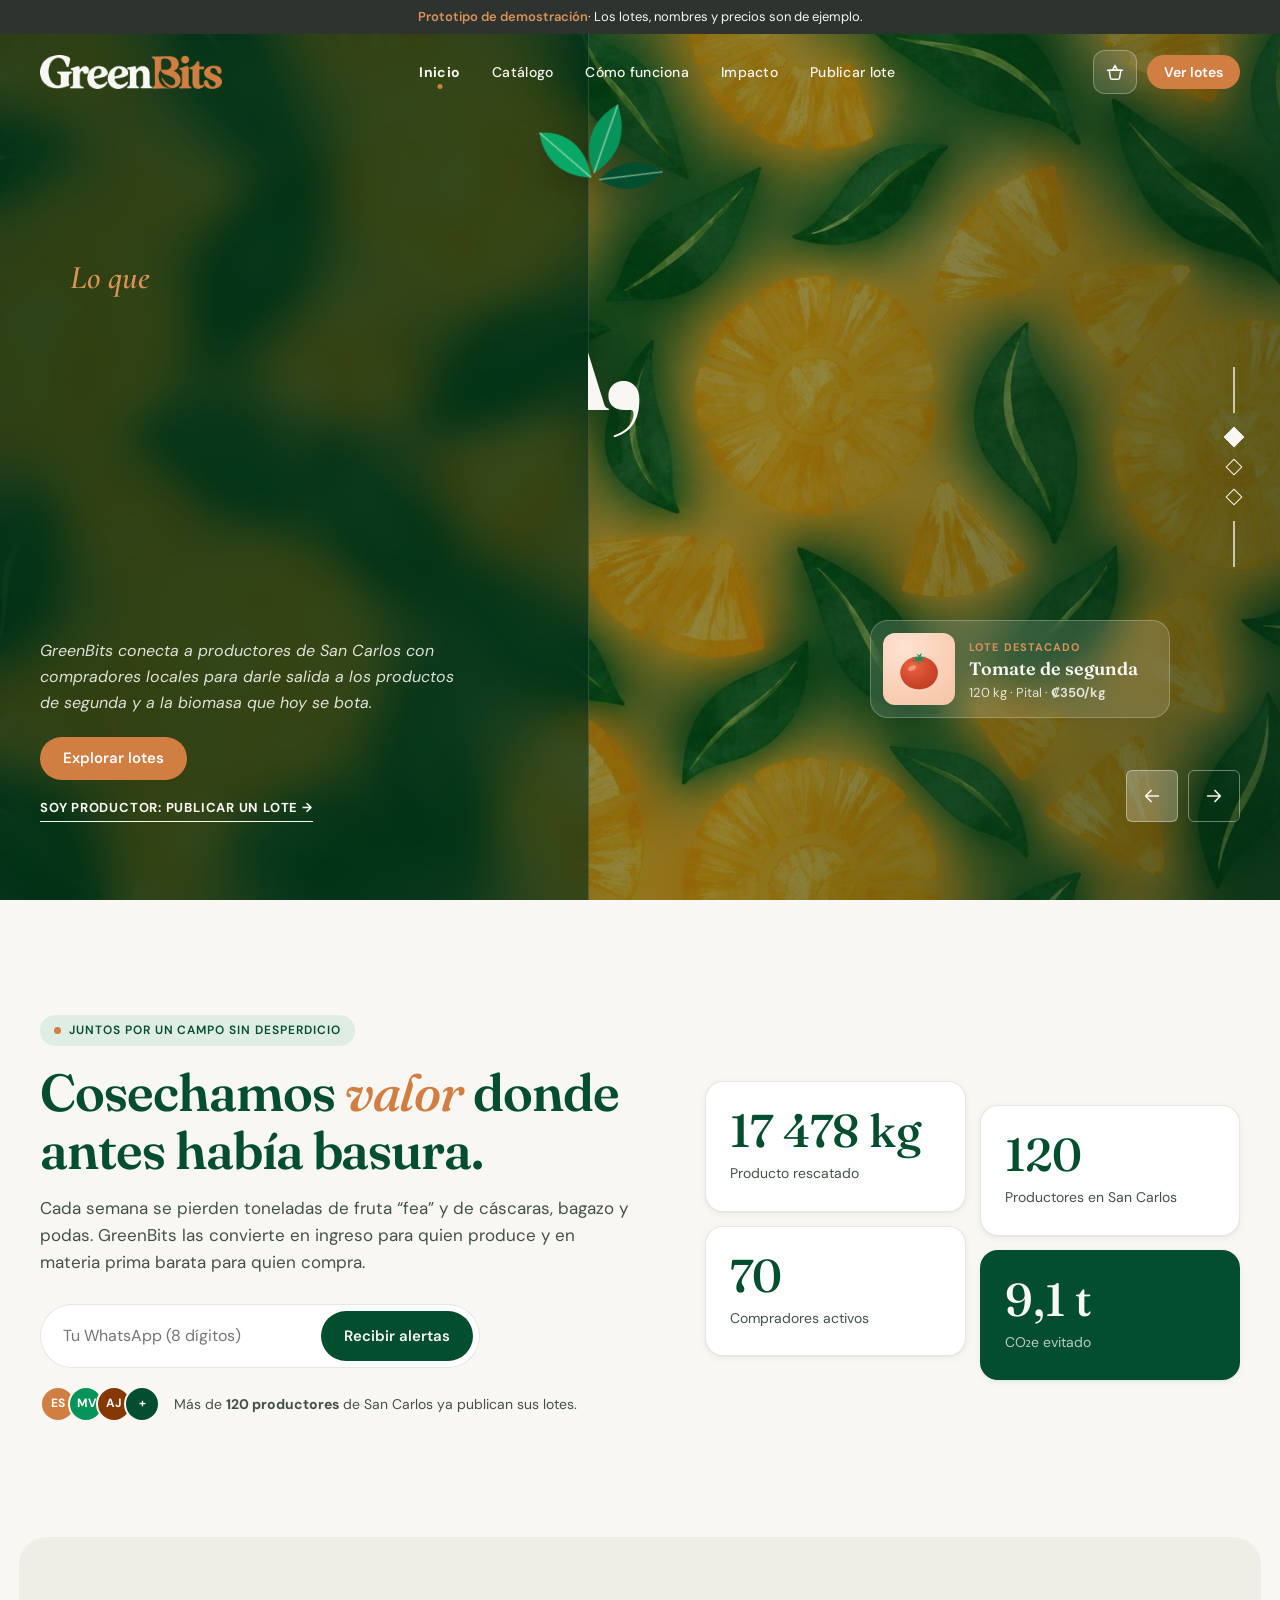
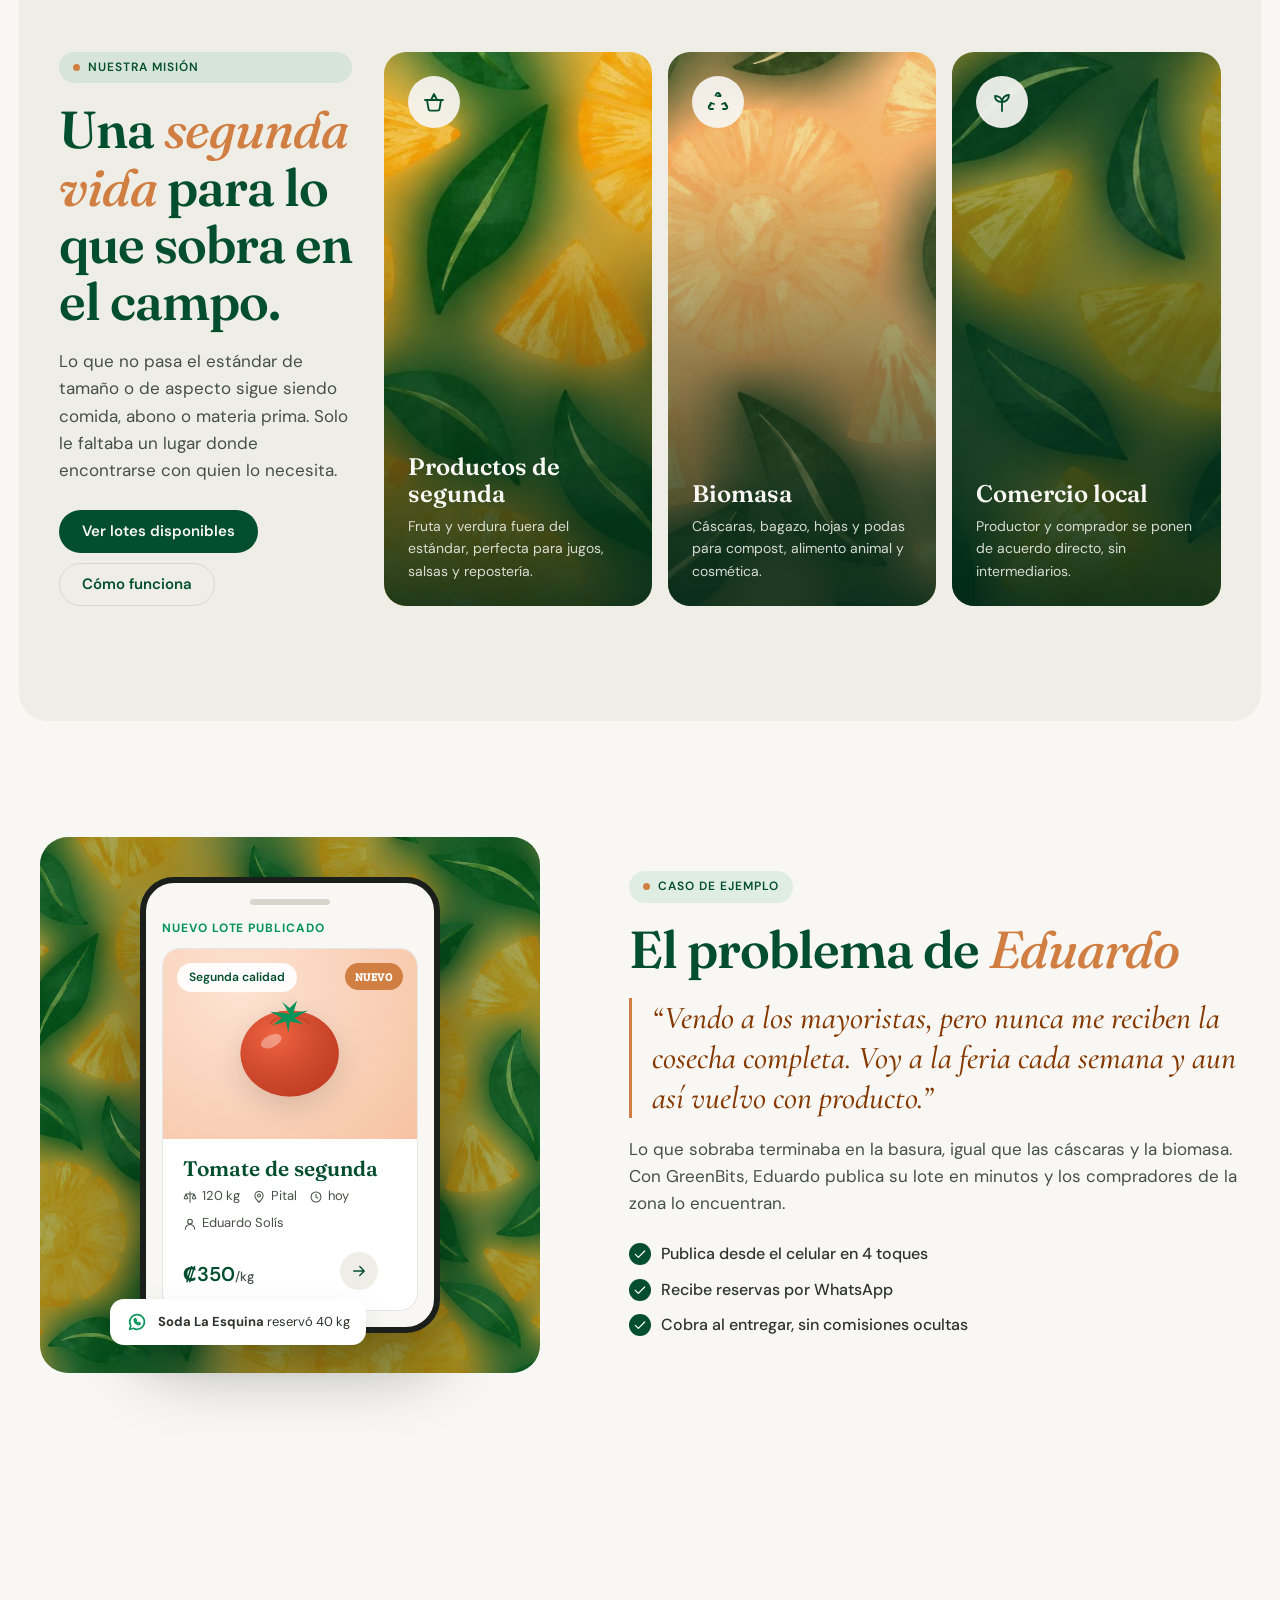
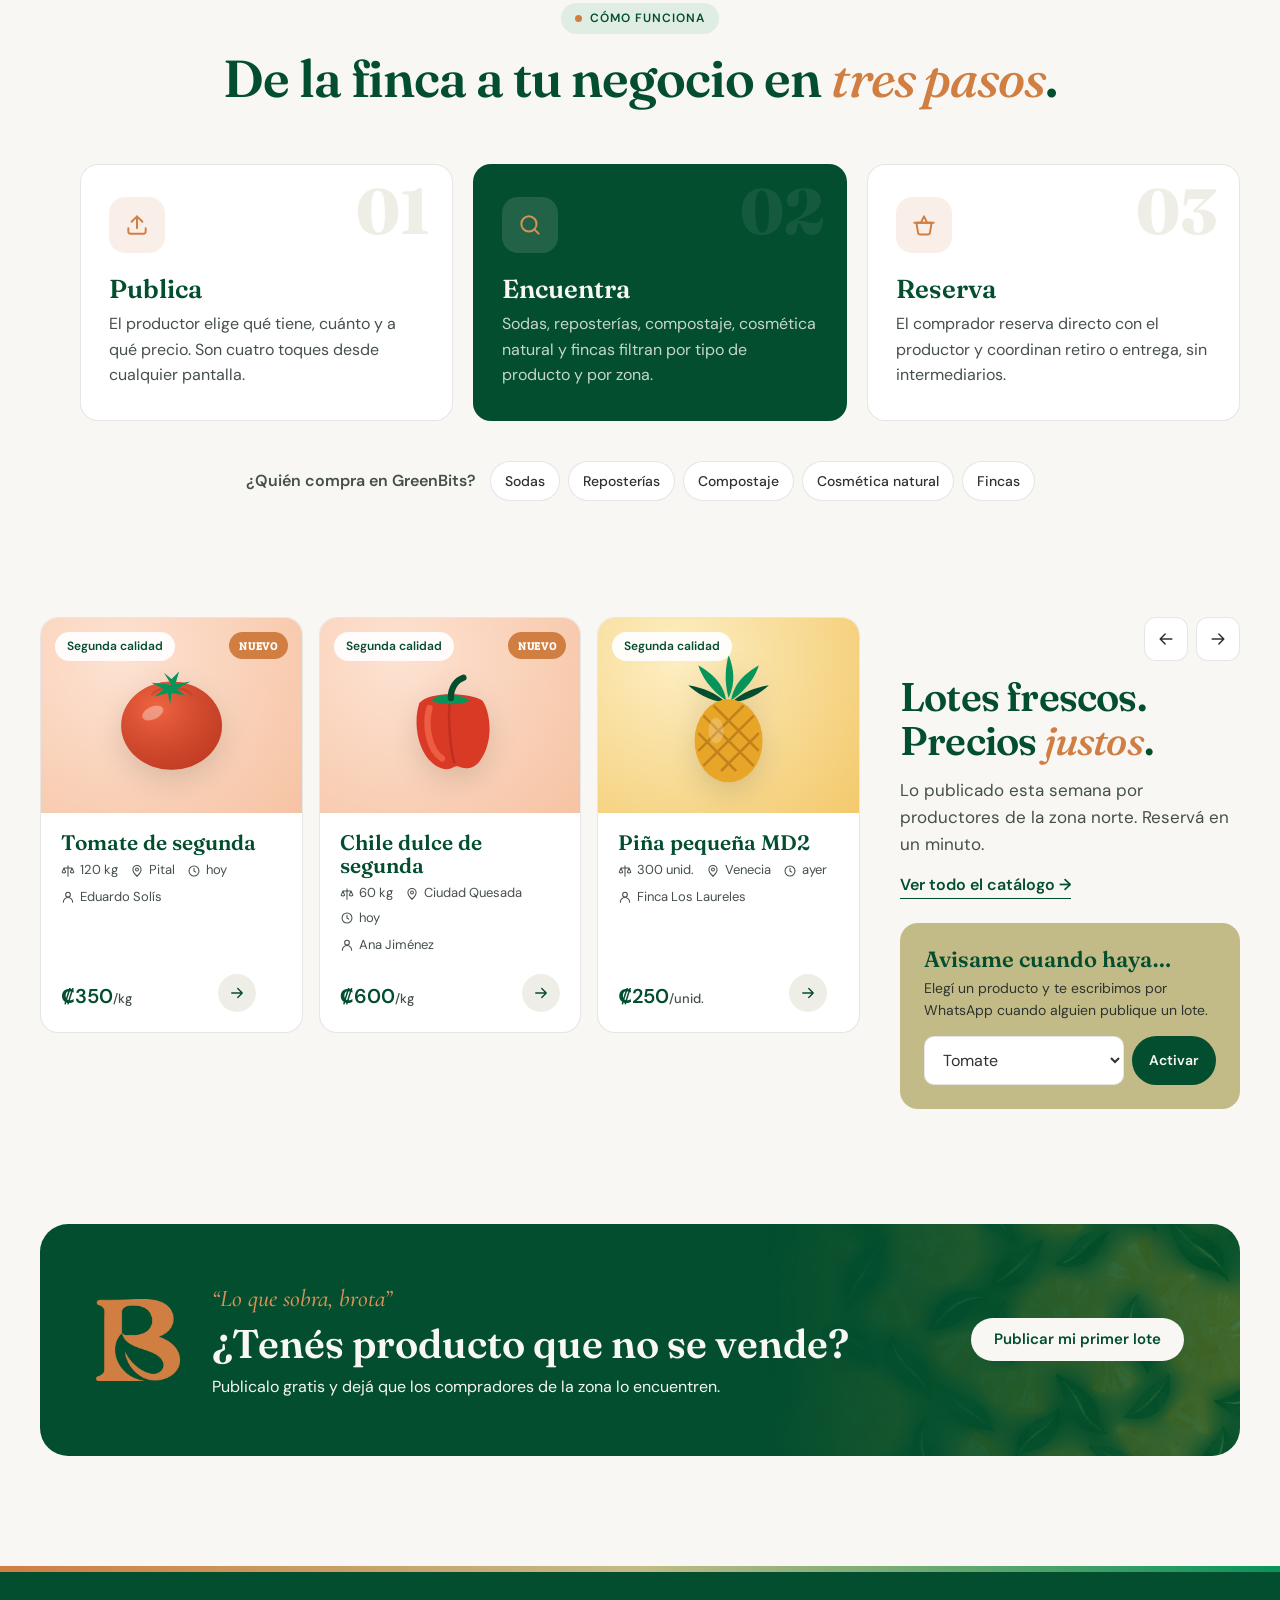
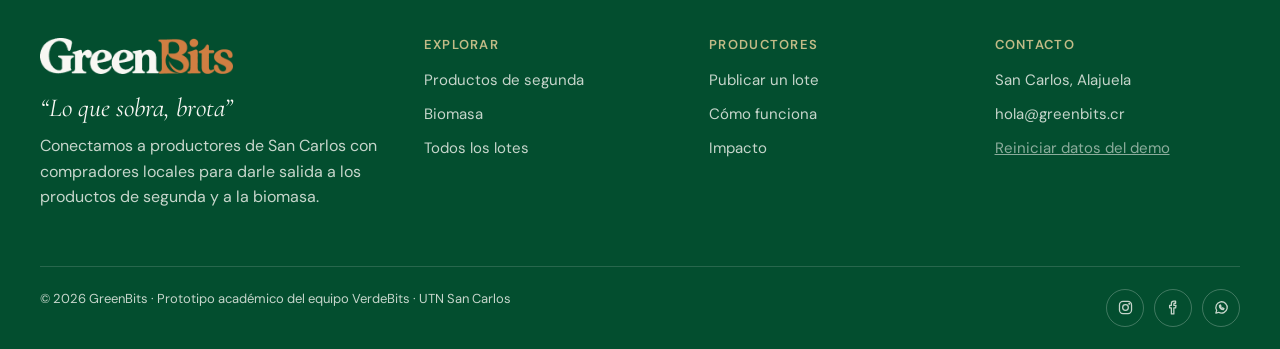
==== index.html @ 2248e4ec "feat: First version of GreenBits" ====
<!DOCTYPE html>
<html lang="es">
<head>
  <meta charset="UTF-8">
  <meta name="viewport" content="width=device-width, initial-scale=1.0">
  <title>GreenBits · Lo que sobra, brota</title>
  <meta name="description" content="GreenBits conecta a productores de San Carlos con compradores locales para darle salida a los productos de segunda y a la biomasa.">
  <link rel="icon" href="assets/img/favicon.png">

  <!-- Brand fonts: Fraunces (titles), DM Sans (UI), Cormorant Garamond (slogan), Bree Serif (badges) -->
  <link rel="preconnect" href="https://fonts.googleapis.com">
  <link rel="preconnect" href="https://fonts.gstatic.com" crossorigin>
  <link href="https://fonts.googleapis.com/css2?family=Bree+Serif&family=Cormorant+Garamond:ital,wght@0,500;1,500;1,600&family=DM+Sans:opsz,wght@9..40,400;9..40,500;9..40,600;9..40,700&family=Fraunces:ital,opsz,wght@0,9..144,500;0,9..144,600;0,9..144,800;0,9..144,900;1,9..144,500&display=swap" rel="stylesheet">

  <link rel="stylesheet" href="assets/css/base.css">
  <link rel="stylesheet" href="assets/css/components.css">
  <link rel="stylesheet" href="assets/css/pages/home.css">
</head>
<body data-page="home">

  <!-- Shared navbar is injected here by layout.js -->
  <div data-layout="header" data-variant="transparent"></div>

  <main>
    <!-- =============================================================
         HERO — split layout: blurred panel on the left, big title
         whose letters "cut through" the panel to show the pattern.
         Slides are defined in assets/js/pages/home.js
         ============================================================= -->
    <section class="hero" aria-roledescription="carrusel" aria-label="Presentación">
      <div class="hero__bg" aria-hidden="true"></div>
      <div class="hero__panel" aria-hidden="true"></div>
      <div class="hero__leaves" aria-hidden="true">
        <svg viewBox="0 0 160 160"><g fill="#07945a"><path d="M80 80c-6-30 8-56 40-66 4 34-12 56-40 66Z"/><path d="M76 84c-28-6-46-28-44-58 30 4 46 28 44 58Z" fill="#0aa866"/><path d="M84 88c22-16 52-14 68 6-24 16-50 14-68-6Z" fill="#034e2f"/></g><path d="M80 80 120 14M76 84 32 26M84 88l68 6" stroke="#cfe8c8" stroke-width="1.6" opacity=".6"/></svg>
      </div>

      <!-- Title rendered twice: pattern-filled (left of split) + solid (right of split) -->
      <div class="hero__title-wrap" aria-hidden="true" data-hero-title>
        <div class="hero__layer hero__layer--fill">
          <p class="hero__kicker" data-hero-kicker>Lo que</p>
          <div class="hero__title"><span data-hero-l1>SOBRA,</span><span data-hero-l2>BROTA.</span></div>
        </div>
        <div class="hero__layer hero__layer--solid">
          <p class="hero__kicker" data-hero-kicker>Lo que</p>
          <div class="hero__title"><span data-hero-l1>SOBRA,</span><span data-hero-l2>BROTA.</span></div>
        </div>
      </div>
      <h1 class="visually-hidden" data-hero-a11y>Lo que sobra, brota</h1>

      <div class="hero__content container">
        <p class="hero__text" data-hero-text>
          GreenBits conecta a productores de San Carlos con compradores locales para darle salida
          a los productos de segunda y a la biomasa que hoy se bota.
        </p>
        <div class="hero__ctas">
          <a class="btn btn--accent" href="catalogo.html" data-hero-cta>Explorar lotes</a>
          <a class="hero__link" href="publicar.html">Soy productor: publicar un lote →</a>
        </div>
      </div>

      <!-- Featured lot floating card (changes with each slide) -->
      <button class="hero__card" type="button" data-hero-card aria-label="Ver lote destacado"></button>

      <!-- Slide controls -->
      <div class="hero__dots" role="tablist" aria-label="Diapositivas" data-hero-dots></div>
      <div class="hero__arrows">
        <button class="hero__arrow" type="button" data-hero-prev aria-label="Anterior"></button>
        <button class="hero__arrow hero__arrow--next" type="button" data-hero-next aria-label="Siguiente"></button>
      </div>
    </section>

    <!-- =============================================================
         INTRO + IMPACT NUMBERS
         ============================================================= -->
    <section class="section intro" id="impacto">
      <div class="container intro__grid">
        <div class="reveal">
          <span class="eyebrow">Juntos por un campo sin desperdicio</span>
          <h2 class="section-title">Cosechamos <em>valor</em> donde antes había basura.</h2>
          <p class="section-lead">
            Cada semana se pierden toneladas de fruta “fea” y de cáscaras, bagazo y podas.
            GreenBits las convierte en ingreso para quien produce y en materia prima barata para quien compra.
          </p>
          <form class="join-form" data-join-form novalidate>
            <label class="visually-hidden" for="join-phone">Número de WhatsApp</label>
            <input class="input" id="join-phone" type="tel" placeholder="Tu WhatsApp (8 dígitos)" inputmode="numeric" maxlength="9">
            <button class="btn btn--primary" type="submit">Recibir alertas</button>
          </form>
          <div class="join-proof">
            <div class="avatars" aria-hidden="true"><span>ES</span><span>MV</span><span>AJ</span><span>+</span></div>
            <p>Más de <strong>120 productores</strong> de San Carlos ya publican sus lotes.</p>
          </div>
        </div>
        <div class="stats" data-stats></div>
      </div>
    </section>

    <!-- =============================================================
         MISSION — 3 tall image cards
         ============================================================= -->
    <section class="section mission">
      <div class="container mission__grid">
        <div class="mission__text reveal">
          <span class="eyebrow">Nuestra misión</span>
          <h2 class="section-title">Una <em>segunda vida</em> para lo que sobra en el campo.</h2>
          <p class="section-lead">Lo que no pasa el estándar de tamaño o de aspecto sigue siendo comida, abono o materia prima. Solo le faltaba un lugar donde encontrarse con quien lo necesita.</p>
          <div class="mission__actions">
            <a class="btn btn--primary" href="catalogo.html">Ver lotes disponibles</a>
            <a class="btn btn--ghost" href="#como-funciona">Cómo funciona</a>
          </div>
        </div>

        <a class="mission-card reveal" href="catalogo.html?tipo=segunda" style="--pos: 18% 30%">
          <span class="mission-card__icon"><i class="i" data-icon="basket"></i></span>
          <h3>Productos de segunda</h3>
          <p>Fruta y verdura fuera del estándar, perfecta para jugos, salsas y repostería.</p>
        </a>
        <a class="mission-card mission-card--earth reveal" href="catalogo.html?tipo=biomasa" style="--pos: 70% 60%">
          <span class="mission-card__icon"><i class="i" data-icon="recycle"></i></span>
          <h3>Biomasa</h3>
          <p>Cáscaras, bagazo, hojas y podas para compost, alimento animal y cosmética.</p>
        </a>
        <a class="mission-card mission-card--green reveal" href="#como-funciona" style="--pos: 45% 85%">
          <span class="mission-card__icon"><i class="i" data-icon="sprout"></i></span>
          <h3>Comercio local</h3>
          <p>Productor y comprador se ponen de acuerdo directo, sin intermediarios.</p>
        </a>
      </div>
    </section>

    <!-- =============================================================
         STORY — Eduardo's case (from the team's original demo)
         ============================================================= -->
    <section class="section story">
      <div class="container story__grid">
        <div class="story__visual reveal" aria-hidden="true">
          <div class="story__phone">
            <div class="story__phone-bar"><span></span></div>
            <p class="story__phone-label">Nuevo lote publicado</p>
            <div data-story-card></div>
            <div class="story__notify"><i class="i" data-icon="whatsapp"></i> <span><strong>Soda La Esquina</strong> reservó 40 kg</span></div>
          </div>
        </div>
        <div class="reveal">
          <span class="eyebrow">Caso de ejemplo</span>
          <h2 class="section-title">El problema de <em>Eduardo</em></h2>
          <p class="story__quote quote">“Vendo a los mayoristas, pero nunca me reciben la cosecha completa. Voy a la feria cada semana y aun así vuelvo con producto.”</p>
          <p class="section-lead">Lo que sobraba terminaba en la basura, igual que las cáscaras y la biomasa. Con GreenBits, Eduardo publica su lote en minutos y los compradores de la zona lo encuentran.</p>
          <ul class="story__list">
            <li><i class="i" data-icon="check"></i> Publica desde el celular en 4 toques</li>
            <li><i class="i" data-icon="check"></i> Recibe reservas por WhatsApp</li>
            <li><i class="i" data-icon="check"></i> Cobra al entregar, sin comisiones ocultas</li>
          </ul>
        </div>
      </div>
    </section>

    <!-- =============================================================
         HOW IT WORKS
         ============================================================= -->
    <section class="section how" id="como-funciona">
      <div class="container">
        <div class="how__head reveal">
          <span class="eyebrow">Cómo funciona</span>
          <h2 class="section-title">De la finca a tu negocio en <em>tres pasos</em>.</h2>
        </div>
        <ol class="how__steps">
          <li class="how-step reveal">
            <span class="how-step__num">01</span>
            <span class="how-step__icon"><i class="i" data-icon="upload"></i></span>
            <h3>Publica</h3>
            <p>El productor elige qué tiene, cuánto y a qué precio. Son cuatro toques desde cualquier pantalla.</p>
          </li>
          <li class="how-step reveal">
            <span class="how-step__num">02</span>
            <span class="how-step__icon"><i class="i" data-icon="search"></i></span>
            <h3>Encuentra</h3>
            <p>Sodas, reposterías, compostaje, cosmética natural y fincas filtran por tipo de producto y por zona.</p>
          </li>
          <li class="how-step reveal">
            <span class="how-step__num">03</span>
            <span class="how-step__icon"><i class="i" data-icon="basket"></i></span>
            <h3>Reserva</h3>
            <p>El comprador reserva directo con el productor y coordinan retiro o entrega, sin intermediarios.</p>
          </li>
        </ol>
        <div class="buyers reveal">
          <p>¿Quién compra en GreenBits?</p>
          <div class="buyers__list" data-buyers></div>
        </div>
      </div>
    </section>

    <!-- =============================================================
         FEATURED LOTS (carousel) + ALERTS BOX
         ============================================================= -->
    <section class="section featured">
      <div class="container featured__grid">
        <div class="featured__track-wrap">
          <div class="featured__track" data-featured-track></div>
        </div>
        <aside class="featured__side reveal">
          <div class="featured__arrows">
            <button class="icon-btn" type="button" data-featured-prev aria-label="Anterior"><i class="i" data-icon="arrowLeft"></i></button>
            <button class="icon-btn" type="button" data-featured-next aria-label="Siguiente"><i class="i" data-icon="arrowRight"></i></button>
          </div>
          <h2 class="section-title" style="font-size:clamp(30px,3.4vw,40px)">Lotes frescos.<br>Precios <em>justos</em>.</h2>
          <p class="section-lead">Lo publicado esta semana por productores de la zona norte. Reservá en un minuto.</p>
          <a class="featured__all" href="catalogo.html">Ver todo el catálogo →</a>

          <form class="alert-box" data-alert-form novalidate>
            <h3>Avisame cuando haya…</h3>
            <p>Elegí un producto y te escribimos por WhatsApp cuando alguien publique un lote.</p>
            <div class="alert-box__row">
              <select class="select" aria-label="Producto" data-alert-product></select>
              <button class="btn btn--primary btn--sm" type="submit">Activar</button>
            </div>
          </form>
        </aside>
      </div>
    </section>

    <!-- =============================================================
         PRODUCER CTA BAND
         ============================================================= -->
    <section class="cta-band">
      <div class="container cta-band__inner reveal">
        <img class="cta-band__mark" src="assets/img/isotipo-orange.png" alt="" aria-hidden="true">
        <div>
          <p class="cta-band__quote quote">“Lo que sobra, brota”</p>
          <h2>¿Tenés producto que no se vende?</h2>
          <p>Publicalo gratis y dejá que los compradores de la zona lo encuentren.</p>
        </div>
        <a class="btn btn--light" href="publicar.html">Publicar mi primer lote</a>
      </div>
    </section>
  </main>

  <div data-layout="footer"></div>

  <!-- Scripts: order matters (core → data → components → page → main) -->
  <script src="assets/js/core/utils.js"></script>
  <script src="assets/js/data/lots.js"></script>
  <script src="assets/js/core/store.js"></script>
  <script src="assets/js/components/illustrations.js"></script>
  <script src="assets/js/components/ui.js"></script>
  <script src="assets/js/components/lot-card.js"></script>
  <script src="assets/js/components/lot-detail.js"></script>
  <script src="assets/js/components/layout.js"></script>
  <script src="assets/js/components/reveal.js"></script>
  <script src="assets/js/pages/home.js"></script>
  <script src="assets/js/main.js"></script>
</body>
</html>
---- assets/css/base.css ----
/* ==========================================================================
   GreenBits — Base styles
   Design tokens (brand palette + typography), reset and small utilities.
   Every other stylesheet relies on the variables defined here.
   ========================================================================== */

:root {
  /* ---- Brand palette (from the brand guide) ---- */
  --c-orange: #d07e42;       /* primary accent ("Bits") */
  --c-orange-soft: #d79259;
  --c-brown: #853800;
  --c-green-dark: #034e2f;   /* primary brand green ("Green") */
  --c-green: #07945a;
  --c-sage: #c2bb87;
  --c-cream: #f8f7f3;
  --c-charcoal: #2e332f;
  --c-slate: #455048;

  /* ---- Semantic tokens ---- */
  --bg: var(--c-cream);
  --bg-elevated: #ffffff;
  --bg-muted: #efeee6;
  --text: var(--c-charcoal);
  --text-muted: var(--c-slate);
  --border: rgba(46, 51, 47, 0.12);
  --primary: var(--c-green-dark);
  --accent: var(--c-orange);

  /* ---- Typography ---- */
  --font-display: "Fraunces", Georgia, serif;          /* titles, product names */
  --font-body: "DM Sans", system-ui, sans-serif;       /* UI + body text */
  --font-quote: "Cormorant Garamond", Georgia, serif;  /* slogan + quotes */

  /* ---- Layout ---- */
  --container: 1200px;
  --gutter: clamp(16px, 4vw, 40px);
  --radius-sm: 10px;
  --radius: 18px;
  --radius-lg: 28px;
  --shadow-sm: 0 1px 2px rgba(3, 78, 47, 0.06), 0 2px 8px rgba(3, 78, 47, 0.05);
  --shadow: 0 10px 30px rgba(3, 78, 47, 0.1);
  --ease: cubic-bezier(0.22, 1, 0.36, 1);
}

/* ---------- Reset ---------- */
*,
*::before,
*::after { box-sizing: border-box; }

html { scroll-behavior: smooth; }

body {
  margin: 0;
  font-family: var(--font-body);
  font-size: 16px;
  line-height: 1.6;
  color: var(--text);
  background: var(--bg);
  -webkit-font-smoothing: antialiased;
  overflow-x: hidden;
}

img, svg { display: block; max-width: 100%; }
a { color: inherit; text-decoration: none; }
button, input, select, textarea { font: inherit; color: inherit; }
button { cursor: pointer; }
h1, h2, h3, h4 { margin: 0; font-family: var(--font-display); font-weight: 600; line-height: 1.1; color: var(--c-green-dark); }
p { margin: 0; }
ul { margin: 0; padding: 0; list-style: none; }

:focus-visible { outline: 3px solid var(--c-orange); outline-offset: 3px; border-radius: 6px; }

/* ---------- Utilities ---------- */
.container { width: min(var(--container), 100% - 2 * var(--gutter)); margin-inline: auto; }
.section { padding-block: clamp(64px, 9vw, 120px); }
.visually-hidden {
  position: absolute; width: 1px; height: 1px; padding: 0; margin: -1px;
  overflow: hidden; clip: rect(0 0 0 0); white-space: nowrap; border: 0;
}

/* Small pill label above section titles (like "OUR MISSION" in the reference) */
.eyebrow {
  display: inline-flex; align-items: center; gap: 8px;
  padding: 6px 14px; border-radius: 999px;
  background: rgba(7, 148, 90, 0.1); color: var(--c-green-dark);
  font-size: 12px; font-weight: 600; letter-spacing: 0.08em; text-transform: uppercase;
}
.eyebrow::before { content: ""; width: 7px; height: 7px; border-radius: 50%; background: var(--c-orange); }

.section-title { font-size: clamp(32px, 4.6vw, 52px); letter-spacing: -0.02em; }
.section-title em { font-style: italic; color: var(--c-orange); font-weight: 500; }
.section-lead { max-width: 56ch; color: var(--text-muted); font-size: 17px; }

.quote { font-family: var(--font-quote); font-style: italic; font-weight: 500; }

/* Reveal-on-scroll animation (toggled by js/components/reveal.js) */
.reveal { opacity: 0; transform: translateY(24px); transition: opacity 0.8s var(--ease), transform 0.8s var(--ease); }
.reveal.is-visible { opacity: 1; transform: none; }

@media (prefers-reduced-motion: reduce) {
  html { scroll-behavior: auto; }
  *, *::before, *::after { animation-duration: 0.01ms !important; transition-duration: 0.01ms !important; }
  .reveal { opacity: 1; transform: none; }
}
---- assets/css/components.css ----
/* ==========================================================================
   GreenBits — Reusable components
   Buttons, navbar, demo banner, lot cards, modal, drawer, toast, forms, footer.
   ========================================================================== */

/* ---------- Buttons ---------- */
.btn {
  display: inline-flex; align-items: center; justify-content: center; gap: 10px;
  padding: 13px 22px; border: 1px solid transparent; border-radius: 999px;
  font-weight: 600; font-size: 15px; line-height: 1;
  transition: transform 0.2s var(--ease), background 0.2s, color 0.2s, border-color 0.2s, box-shadow 0.2s;
  white-space: nowrap;
}
.btn:hover { transform: translateY(-1px); }
.btn:active { transform: translateY(0); }
.btn svg { width: 18px; height: 18px; }

.btn--primary { background: var(--c-green-dark); color: var(--c-cream); }
.btn--primary:hover { background: #046a40; box-shadow: 0 8px 20px rgba(3, 78, 47, 0.25); }
.btn--accent { background: var(--c-orange); color: #fff; }
.btn--accent:hover { background: #bf6d33; box-shadow: 0 8px 20px rgba(208, 126, 66, 0.35); }
.btn--ghost { background: transparent; color: var(--c-green-dark); border-color: var(--border); }
.btn--ghost:hover { background: #fff; border-color: var(--c-green-dark); }
.btn--light { background: var(--c-cream); color: var(--c-green-dark); }
.btn--outline-light { background: transparent; color: var(--c-cream); border-color: rgba(248, 247, 243, 0.45); }
.btn--outline-light:hover { background: rgba(248, 247, 243, 0.12); }
.btn--sm { padding: 9px 16px; font-size: 14px; }
.btn--block { width: 100%; }
.btn[disabled] { opacity: 0.45; pointer-events: none; }

.icon-btn {
  display: inline-grid; place-items: center; width: 44px; height: 44px;
  border-radius: 12px; border: 1px solid var(--border); background: #fff;
  transition: background 0.2s, color 0.2s, transform 0.2s;
}
.icon-btn:hover { background: var(--c-green-dark); color: var(--c-cream); }
.icon-btn svg { width: 20px; height: 20px; }

/* ---------- Demo banner (reminds visitors this is a prototype) ---------- */
.demo-banner {
  position: relative; z-index: 51; height: 34px; display: flex; align-items: center; justify-content: center;
  background: var(--c-charcoal); color: var(--c-cream);
  font-size: 13px; text-align: center; padding: 0 var(--gutter); white-space: nowrap; overflow: hidden; text-overflow: ellipsis;
}
.demo-banner strong { color: var(--c-orange-soft); font-weight: 600; }
@media (max-width: 600px) { .demo-banner__extra { display: none; } }

/* ---------- Navbar ---------- */
.navbar { position: sticky; top: 0; z-index: 50; transition: background 0.3s, box-shadow 0.3s; }
.navbar__inner { display: flex; align-items: center; justify-content: space-between; gap: 24px; height: 76px; }
.navbar__logo img { height: 34px; width: auto; }
.navbar__links { display: flex; align-items: center; gap: 4px; }
.navbar__link {
  position: relative; padding: 8px 14px; border-radius: 999px;
  font-size: 14px; font-weight: 500; letter-spacing: 0.02em;
  transition: background 0.2s, color 0.2s;
}
.navbar__link:hover { background: rgba(3, 78, 47, 0.07); }
.navbar__link.is-active { font-weight: 700; }
.navbar__link.is-active::after {
  content: ""; position: absolute; left: 50%; bottom: 2px; width: 5px; height: 5px;
  border-radius: 50%; background: var(--c-orange); transform: translateX(-50%);
}
.navbar__actions { display: flex; align-items: center; gap: 10px; }
.navbar__cart { position: relative; }
.navbar__badge {
  position: absolute; top: -4px; right: -4px; min-width: 20px; height: 20px; padding: 0 5px;
  border-radius: 999px; background: var(--c-orange); color: #fff;
  font-size: 11px; font-weight: 700; display: grid; place-items: center;
}
.navbar__badge[hidden] { display: none; }
.navbar__toggle { display: none; }

/* Solid variant (inner pages) */
.navbar--solid { background: rgba(248, 247, 243, 0.92); backdrop-filter: blur(12px); border-bottom: 1px solid var(--border); }
.navbar--solid .navbar__link { color: var(--c-charcoal); }

/* Transparent variant (sits on top of the hero) */
.navbar--transparent { position: absolute; top: 34px; left: 0; right: 0; color: var(--c-cream); }
.navbar--transparent .navbar__link:hover { background: rgba(248, 247, 243, 0.14); }
.navbar--transparent .icon-btn { background: rgba(248, 247, 243, 0.12); border-color: rgba(248, 247, 243, 0.3); color: var(--c-cream); }
.navbar--transparent .icon-btn:hover { background: var(--c-cream); color: var(--c-green-dark); }
/* Once the user scrolls, the transparent navbar becomes solid */
.navbar--transparent.is-scrolled {
  position: fixed; top: 0; background: rgba(3, 78, 47, 0.92); backdrop-filter: blur(12px);
  box-shadow: 0 6px 24px rgba(0, 0, 0, 0.15);
}

@media (max-width: 900px) {
  .navbar__toggle { display: inline-grid; }
  .navbar__links {
    position: fixed; inset: 0 0 0 auto; width: min(320px, 85vw); z-index: 60;
    flex-direction: column; align-items: stretch; gap: 6px; padding: 96px 24px 24px;
    background: var(--c-green-dark); color: var(--c-cream);
    transform: translateX(100%); transition: transform 0.35s var(--ease);
  }
  .navbar__links .navbar__link { color: var(--c-cream); padding: 14px 16px; font-size: 17px; }
  .navbar.is-open .navbar__links { transform: none; box-shadow: -20px 0 60px rgba(0, 0, 0, 0.3); }
  .navbar__cta-desktop { display: none; }
}

/* ---------- Lot card (catalog item) ---------- */
.lot-card {
  display: flex; flex-direction: column; overflow: hidden;
  background: var(--bg-elevated); border-radius: var(--radius); border: 1px solid var(--border);
  transition: transform 0.3s var(--ease), box-shadow 0.3s var(--ease);
  cursor: pointer; text-align: left; padding: 0;
}
.lot-card:hover { transform: translateY(-4px); box-shadow: var(--shadow); }
.lot-card__media {
  position: relative; aspect-ratio: 4 / 3; display: grid; place-items: center; overflow: hidden;
}
.lot-card__media svg { width: 58%; height: auto; filter: drop-shadow(0 10px 14px rgba(0, 0, 0, 0.12)); transition: transform 0.5s var(--ease); }
.lot-card:hover .lot-card__media svg { transform: scale(1.06) rotate(-3deg); }
.lot-card__tag {
  position: absolute; top: 14px; left: 14px; padding: 5px 12px; border-radius: 999px;
  background: rgba(255, 255, 255, 0.92); font-size: 12px; font-weight: 600; color: var(--c-green-dark);
}
.lot-card__tag--biomasa { color: var(--c-brown); }
.lot-card__new {
  position: absolute; top: 14px; right: 14px; padding: 5px 10px; border-radius: 999px;
  background: var(--c-orange); color: #fff; font-size: 11px; font-weight: 700; letter-spacing: 0.06em;
  font-family: "Bree Serif", serif;
}
.lot-card__body { display: flex; flex-direction: column; gap: 6px; padding: 18px 20px 20px; flex: 1; }
.lot-card__title { font-size: 21px; }
.lot-card__meta { display: flex; flex-wrap: wrap; gap: 4px 12px; font-size: 13px; color: var(--text-muted); }
.lot-card__meta span { display: inline-flex; align-items: center; gap: 5px; }
.lot-card__meta svg { width: 14px; height: 14px; }
.lot-card__footer { display: flex; align-items: flex-end; justify-content: space-between; margin-top: auto; padding-top: 12px; }
.lot-card__price { font-weight: 600; font-size: 20px; color: var(--c-green-dark); }
.lot-card__price small { font-weight: 500; font-size: 13px; color: var(--text-muted); }
.lot-card__cta {
  display: inline-grid; place-items: center; width: 38px; height: 38px; border-radius: 50%;
  background: var(--bg-muted); color: var(--c-green-dark); transition: background 0.2s, color 0.2s;
}
.lot-card:hover .lot-card__cta { background: var(--c-green-dark); color: #fff; }
.lot-card__cta svg { width: 18px; height: 18px; }
.lot-card.is-sold-out { opacity: 0.6; }

/* Background tones for card illustrations */
.tone-tomato { background: radial-gradient(circle at 30% 20%, #fde2d2, #f6c3a3); }
.tone-banana { background: radial-gradient(circle at 30% 20%, #fdf3c6, #f1dc8d); }
.tone-pineapple { background: radial-gradient(circle at 30% 20%, #fdeec2, #f3c96b); }
.tone-orange { background: radial-gradient(circle at 30% 20%, #ffe6c7, #f6b979); }
.tone-green { background: radial-gradient(circle at 30% 20%, #e3efd8, #bfd7a8); }
.tone-earth { background: radial-gradient(circle at 30% 20%, #efe3d3, #d4bb9a); }
.tone-coffee { background: radial-gradient(circle at 30% 20%, #f2dccf, #d39d84); }
.tone-root { background: radial-gradient(circle at 30% 20%, #f3ead9, #dcc59c); }

/* ---------- Chips / pills ---------- */
.chip {
  display: inline-flex; align-items: center; gap: 8px; padding: 8px 14px; border-radius: 999px;
  background: #fff; border: 1px solid var(--border); font-size: 14px; font-weight: 500;
  transition: background 0.2s, border-color 0.2s, color 0.2s;
}
button.chip:hover { border-color: var(--c-green-dark); }
.chip.is-active { background: var(--c-green-dark); border-color: var(--c-green-dark); color: var(--c-cream); }

/* ---------- Forms ---------- */
.field { display: flex; flex-direction: column; gap: 6px; }
.field__label { font-size: 13px; font-weight: 600; color: var(--c-slate); }
.input, .select, .textarea {
  width: 100%; padding: 12px 14px; border-radius: var(--radius-sm);
  border: 1px solid var(--border); background: #fff;
  transition: border-color 0.2s, box-shadow 0.2s;
}
.input:focus, .select:focus, .textarea:focus { outline: none; border-color: var(--c-green); box-shadow: 0 0 0 4px rgba(7, 148, 90, 0.14); }
.textarea { resize: vertical; min-height: 96px; }
.field__hint { font-size: 12px; color: var(--text-muted); }
.field.has-error .input, .field.has-error .select { border-color: #c0392b; }
.field__error { font-size: 12px; color: #c0392b; display: none; }
.field.has-error .field__error { display: block; }

.range { width: 100%; accent-color: var(--c-green-dark); }

/* Segmented control (e.g. Retiro / Entrega) */
.segmented { display: grid; grid-auto-flow: column; grid-auto-columns: 1fr; gap: 4px; padding: 4px; border-radius: 12px; background: var(--bg-muted); }
.segmented input { position: absolute; opacity: 0; pointer-events: none; }
.segmented label { padding: 10px; border-radius: 9px; text-align: center; font-size: 14px; font-weight: 600; cursor: pointer; transition: background 0.2s; }
.segmented input:checked + label { background: #fff; box-shadow: var(--shadow-sm); color: var(--c-green-dark); }
.segmented input:focus-visible + label { outline: 3px solid var(--c-orange); }

/* Quantity stepper */
.stepper { display: inline-flex; align-items: center; border: 1px solid var(--border); border-radius: 12px; background: #fff; }
.stepper button { width: 42px; height: 42px; border: 0; background: none; font-size: 20px; color: var(--c-green-dark); }
.stepper input { width: 64px; border: 0; text-align: center; font-weight: 600; background: none; -moz-appearance: textfield; }
.stepper input::-webkit-inner-spin-button { -webkit-appearance: none; }

/* ---------- Modal ---------- */
.modal { position: fixed; inset: 0; z-index: 100; display: grid; place-items: center; padding: 16px; }
.modal[hidden] { display: none; }
.modal__backdrop { position: absolute; inset: 0; background: rgba(20, 30, 24, 0.55); backdrop-filter: blur(4px); animation: fade-in 0.25s; }
.modal__dialog {
  position: relative; width: min(920px, 100%); max-height: calc(100vh - 32px); overflow: auto;
  background: var(--bg); border-radius: var(--radius-lg); box-shadow: 0 30px 80px rgba(0, 0, 0, 0.3);
  animation: pop-in 0.35s var(--ease);
}
.modal__close { position: absolute; top: 14px; right: 14px; z-index: 2; }

/* ---------- Drawer (side panel: "Mis reservas") ---------- */
.drawer { position: fixed; inset: 0; z-index: 90; }
.drawer[hidden] { display: none; }
.drawer__panel {
  position: absolute; top: 0; right: 0; bottom: 0; width: min(420px, 100%);
  display: flex; flex-direction: column; background: var(--bg); box-shadow: -20px 0 60px rgba(0, 0, 0, 0.2);
  animation: slide-in 0.35s var(--ease);
}
.drawer__head { display: flex; align-items: center; justify-content: space-between; padding: 22px 24px; border-bottom: 1px solid var(--border); }
.drawer__head h2 { font-size: 24px; }
.drawer__body { flex: 1; overflow: auto; padding: 20px 24px; display: flex; flex-direction: column; gap: 12px; }
.drawer__empty { margin: auto; text-align: center; color: var(--text-muted); max-width: 30ch; }

.reservation { display: grid; grid-template-columns: 56px 1fr; gap: 14px; padding: 14px; border-radius: 14px; background: #fff; border: 1px solid var(--border); }
.reservation__thumb { width: 56px; height: 56px; border-radius: 12px; display: grid; place-items: center; }
.reservation__thumb svg { width: 70%; }
.reservation__title { font-family: var(--font-display); font-weight: 600; color: var(--c-green-dark); }
.reservation__meta { font-size: 13px; color: var(--text-muted); }
.reservation__status { display: inline-block; margin-top: 6px; padding: 3px 10px; border-radius: 999px; font-size: 12px; font-weight: 600; }
.status--pending { background: #fff2e6; color: var(--c-brown); }
.status--confirmed { background: #e3f4ea; color: var(--c-green-dark); }

/* ---------- Toast notifications ---------- */
.toast-stack { position: fixed; bottom: 20px; left: 50%; transform: translateX(-50%); z-index: 200; display: flex; flex-direction: column; gap: 10px; width: min(440px, calc(100% - 32px)); }
.toast {
  display: flex; align-items: flex-start; gap: 12px; padding: 14px 18px; border-radius: 14px;
  background: var(--c-charcoal); color: var(--c-cream); box-shadow: 0 12px 30px rgba(0, 0, 0, 0.25);
  font-size: 14px; animation: toast-in 0.35s var(--ease);
}
.toast svg { flex: none; width: 20px; height: 20px; color: var(--c-orange-soft); margin-top: 1px; }
.toast.is-leaving { animation: toast-out 0.3s forwards; }

/* ---------- Footer ---------- */
.footer { background: var(--c-green-dark); color: rgba(248, 247, 243, 0.8); padding-top: 72px; position: relative; overflow: hidden; }
.footer::before {
  /* Faint brand pattern stripe on top of the footer */
  content: ""; position: absolute; inset: 0 0 auto; height: 6px;
  background: linear-gradient(90deg, var(--c-orange), var(--c-sage), var(--c-green));
}
.footer__grid { display: grid; grid-template-columns: 1.4fr repeat(3, 1fr); gap: 40px; padding-bottom: 56px; }
.footer__brand img { height: 36px; width: auto; margin-bottom: 18px; }
.footer__slogan { font-family: var(--font-quote); font-style: italic; font-size: 26px; color: var(--c-cream); line-height: 1.2; margin-bottom: 10px; }
.footer h3 { font-family: var(--font-body); font-size: 13px; letter-spacing: 0.1em; text-transform: uppercase; color: var(--c-sage); margin-bottom: 16px; }
.footer__list { display: flex; flex-direction: column; gap: 10px; font-size: 15px; }
.footer__list a:hover { color: var(--c-orange-soft); }
.footer__bottom { display: flex; flex-wrap: wrap; justify-content: space-between; gap: 12px; padding: 22px 0; border-top: 1px solid rgba(248, 247, 243, 0.15); font-size: 13px; }
.footer__socials { display: flex; gap: 10px; }
.footer__socials a { display: grid; place-items: center; width: 38px; height: 38px; border-radius: 50%; border: 1px solid rgba(248, 247, 243, 0.25); transition: background 0.2s; }
.footer__socials a:hover { background: rgba(248, 247, 243, 0.12); }
.footer__socials svg { width: 17px; height: 17px; }

@media (max-width: 800px) {
  .footer__grid { grid-template-columns: 1fr 1fr; }
  .footer__brand { grid-column: 1 / -1; }
}

/* ---------- Keyframes ---------- */
@keyframes fade-in { from { opacity: 0; } }
@keyframes pop-in { from { opacity: 0; transform: translateY(16px) scale(0.98); } }
@keyframes slide-in { from { transform: translateX(100%); } }
@keyframes toast-in { from { opacity: 0; transform: translateY(12px); } }
@keyframes toast-out { to { opacity: 0; transform: translateY(12px); } }

/* ---------- Lot detail (inside the modal) ---------- */
.lot-detail { display: grid; grid-template-columns: 1fr 1.1fr; }
.lot-detail__media { position: relative; display: grid; place-items: center; min-height: 360px; border-radius: var(--radius-lg) 0 0 var(--radius-lg); }
.lot-detail__media svg { width: 62%; filter: drop-shadow(0 18px 24px rgba(0, 0, 0, 0.15)); }
.lot-detail__info { display: flex; flex-direction: column; gap: 14px; padding: 36px 32px 28px; }
.lot-detail__producer { display: flex; align-items: center; gap: 8px; font-size: 14px; font-weight: 600; color: var(--c-slate); }
.lot-detail__producer svg { width: 16px; height: 16px; }
.lot-detail__rating { display: inline-flex; align-items: center; gap: 4px; margin-left: auto; margin-right: 40px; color: var(--c-brown); }
.lot-detail__rating svg { fill: var(--c-orange); stroke: var(--c-orange); }
.lot-detail__title { font-size: clamp(28px, 3vw, 36px); }
.lot-detail__note { color: var(--text-muted); }
.lot-detail__facts { display: grid; grid-template-columns: repeat(4, 1fr); gap: 8px; margin: 0; }
.lot-detail__facts div { padding: 10px 12px; border-radius: 12px; background: #fff; border: 1px solid var(--border); }
.lot-detail__facts dt { font-size: 11px; text-transform: uppercase; letter-spacing: 0.08em; color: var(--text-muted); }
.lot-detail__facts dd { margin: 2px 0 0; font-weight: 600; color: var(--c-green-dark); font-size: 14px; }
.lot-detail__uses { display: flex; flex-wrap: wrap; gap: 6px; margin-top: -6px; }
.lot-detail__uses .chip { font-size: 13px; padding: 5px 12px; background: var(--bg-muted); border-color: transparent; }
.lot-detail__soldout { display: flex; gap: 10px; padding: 14px; border-radius: 12px; background: #fff2e6; color: var(--c-brown); font-size: 14px; }
.lot-detail__soldout svg { width: 20px; flex: none; }

.reserve-form { display: flex; flex-direction: column; gap: 14px; padding-top: 14px; border-top: 1px dashed var(--border); }
.reserve-form__row { display: grid; grid-template-columns: auto 1fr; gap: 14px; align-items: end; }
.reserve-form__total { display: flex; justify-content: space-between; align-items: baseline; }
.reserve-form__total strong { font-size: 22px; color: var(--c-green-dark); }

.reserve-success { display: flex; flex-direction: column; align-items: center; gap: 14px; text-align: center; padding: 48px clamp(20px, 6vw, 72px); }
.reserve-success h2 { font-size: clamp(28px, 3.2vw, 38px); }
.reserve-success__icon { display: grid; place-items: center; width: 72px; height: 72px; border-radius: 50%; background: var(--c-green-dark); color: #fff; animation: pop-in 0.5s var(--ease); }
.reserve-success__icon svg { width: 34px; height: 34px; }
.reserve-success__code { display: flex; flex-direction: column; padding: 12px 28px; border-radius: 14px; border: 2px dashed var(--c-orange); }
.reserve-success__code span { font-size: 12px; text-transform: uppercase; letter-spacing: 0.1em; color: var(--text-muted); }
.reserve-success__code strong { font-family: "Bree Serif", serif; font-size: 28px; color: var(--c-brown); letter-spacing: 0.06em; }
.reserve-success__steps { display: grid; gap: 8px; width: min(440px, 100%); margin: 6px 0; padding: 0; list-style: none; text-align: left; }
.reserve-success__steps li { display: flex; align-items: center; gap: 10px; padding: 12px 14px; border-radius: 12px; background: #fff; border: 1px solid var(--border); font-size: 14px; color: var(--text-muted); }
.reserve-success__steps svg { width: 18px; height: 18px; flex: none; }
.reserve-success__steps .is-done { color: var(--c-green-dark); font-weight: 600; }
.reserve-success__steps .is-done svg { color: var(--c-green); }
.reserve-success__steps .is-current { color: var(--c-brown); }
.reserve-success__steps .is-current svg { animation: spin 2s linear infinite; }
.reserve-success__actions { display: flex; flex-wrap: wrap; justify-content: center; gap: 10px; }

@media (max-width: 760px) {
  .lot-detail { grid-template-columns: 1fr; }
  .lot-detail__media { min-height: 220px; border-radius: var(--radius-lg) var(--radius-lg) 0 0; }
  .lot-detail__facts { grid-template-columns: repeat(2, 1fr); }
  .lot-detail__info { padding: 24px 20px; }
}

.drawer__empty svg { width: 90px; margin: 0 auto 12px; opacity: 0.8; }

@keyframes spin { to { transform: rotate(360deg); } }
---- assets/css/pages/home.css ----
/* ==========================================================================
   GreenBits — Home page
   ========================================================================== */

/* ---------- HERO ----------
   --split controls where the blurred panel ends. The title is drawn twice:
   the left copy is filled with the pattern image (letters "cut" the panel),
   the right copy is solid cream. Both are clipped at --split so they join
   seamlessly, recreating the reference "AFRICAN FOREST" effect. */
.hero {
  --split: 46%;
  --hero-left: max(var(--gutter), calc((100% - var(--container)) / 2));
  position: relative;
  min-height: max(680px, calc(100svh - 34px));
  overflow: hidden;
  color: var(--c-cream);
  isolation: isolate;
}

.hero__bg {
  position: absolute; inset: 0; z-index: -3;
  background:
    linear-gradient(100deg, rgba(2, 34, 20, 0.55), rgba(2, 34, 20, 0.42) 60%, rgba(2, 34, 20, 0.66)),
    url("../../img/pattern.jpg") center / cover fixed;
}

.hero__panel {
  position: absolute; inset: 0 auto 0 0; width: var(--split); z-index: -2;
  background: rgba(2, 44, 26, 0.62);
  backdrop-filter: blur(16px) saturate(1.15);
  -webkit-backdrop-filter: blur(16px) saturate(1.15);
  border-right: 1px solid rgba(248, 247, 243, 0.14);
}

.hero__leaves {
  position: absolute; top: 64px; left: calc(var(--split) - 70px); width: 150px; z-index: -1;
  transform: rotate(-12deg);
  filter: drop-shadow(0 12px 18px rgba(0, 0, 0, 0.3));
  animation: sway 6s ease-in-out infinite;
}

/* Title layers */
.hero__title-wrap { position: absolute; inset: 0; pointer-events: none; }
.hero__layer { position: absolute; inset: 0; }
.hero__layer--fill { clip-path: inset(0 calc(100% - var(--split)) 0 0); }
.hero__layer--solid { clip-path: inset(0 0 0 var(--split)); }

.hero__kicker {
  position: absolute; top: 25%; left: calc(var(--hero-left) + 0.9em);
  font-family: var(--font-quote); font-style: italic; font-weight: 600;
  font-size: clamp(24px, 2.6vw, 38px); color: var(--c-orange-soft);
}

.hero__title {
  position: absolute; top: calc(25% + clamp(30px, 3.4vw, 50px)); left: var(--hero-left);
  display: flex; flex-direction: column;
  font-family: var(--font-display); font-weight: 900;
  font-size: clamp(60px, 11.5vw, 180px); line-height: 0.86; letter-spacing: -0.035em;
  white-space: nowrap;
}
.hero__title span:first-child { padding-left: 0.55em; }

.hero__layer--fill .hero__title {
  /* Same image as the background, fixed to the viewport so it lines up */
  background: url("../../img/pattern.jpg") center / cover fixed;
  -webkit-background-clip: text; background-clip: text;
  color: transparent;
  filter: saturate(1.3) brightness(1.15) drop-shadow(0 6px 24px rgba(0, 0, 0, 0.35));
}
.hero__layer--solid .hero__title { color: var(--c-cream); text-shadow: 0 8px 40px rgba(0, 0, 0, 0.25); }

/* Slide change animation */
.hero__title-wrap.is-entering .hero__title span,
.hero__title-wrap.is-entering .hero__kicker { animation: rise 0.9s var(--ease) both; }
.hero__title-wrap.is-entering .hero__title span:nth-child(2) { animation-delay: 0.08s; }

.hero__content {
  position: absolute; bottom: 9%; left: var(--hero-left);
  width: min(430px, calc(var(--split) - var(--hero-left) - 32px));
  margin: 0;
}
.hero__text { font-size: 16px; font-style: italic; color: rgba(248, 247, 243, 0.88); margin-bottom: 22px; }
.hero__text.is-entering { animation: rise 0.8s var(--ease) both; }
.hero__ctas { display: flex; flex-wrap: wrap; align-items: center; gap: 18px; }
.hero__link { font-size: 13px; font-weight: 700; letter-spacing: 0.06em; text-transform: uppercase; border-bottom: 1px solid currentColor; padding-bottom: 2px; }
.hero__link:hover { color: var(--c-orange-soft); }

/* Floating featured-lot card */
.hero__card {
  position: absolute; right: calc(var(--hero-left) + 70px); bottom: 21%;
  display: grid; grid-template-columns: 72px 1fr; gap: 14px; align-items: center;
  width: 300px; padding: 12px; border-radius: 18px; text-align: left;
  background: rgba(248, 247, 243, 0.14); border: 1px solid rgba(248, 247, 243, 0.25);
  color: var(--c-cream);
  backdrop-filter: blur(14px); -webkit-backdrop-filter: blur(14px);
  transition: transform 0.3s var(--ease), background 0.3s;
}
.hero__card:hover { transform: translateY(-4px); background: rgba(248, 247, 243, 0.22); }
.hero__card.is-entering { animation: rise 0.8s var(--ease) both 0.15s; }
.hero__card-media { width: 72px; height: 72px; border-radius: 12px; display: grid; place-items: center; }
.hero__card-media svg { width: 78%; }
.hero__card-tag { font-size: 11px; text-transform: uppercase; letter-spacing: 0.1em; color: var(--c-orange-soft); font-weight: 700; }
.hero__card-title { font-family: var(--font-display); font-size: 18px; font-weight: 600; line-height: 1.15; }
.hero__card-meta { font-size: 13px; opacity: 0.85; }

/* Vertical slide indicator (line + diamonds) */
.hero__dots {
  position: absolute; right: var(--hero-left); top: 50%; transform: translateY(-50%);
  display: flex; flex-direction: column; align-items: center; gap: 18px;
}
.hero__dots::before, .hero__dots::after { content: ""; width: 2px; height: 46px; background: rgba(248, 247, 243, 0.7); }
.hero__dot {
  width: 12px; height: 12px; padding: 0; border: 1.5px solid var(--c-cream); background: transparent;
  transform: rotate(45deg); transition: background 0.25s, transform 0.25s;
}
.hero__dot.is-active { background: var(--c-cream); transform: rotate(45deg) scale(1.2); }

.hero__arrows { position: absolute; right: var(--hero-left); bottom: 9%; display: flex; gap: 10px; }
.hero__arrow {
  display: grid; place-items: center; width: 52px; height: 52px; border-radius: 6px;
  background: rgba(248, 247, 243, 0.25); border: 1px solid rgba(248, 247, 243, 0.4); color: var(--c-cream);
  transition: background 0.2s, color 0.2s;
}
.hero__arrow--next { background: transparent; }
.hero__arrow:hover { background: var(--c-cream); color: var(--c-green-dark); }
.hero__arrow svg { width: 22px; height: 22px; }

@media (max-width: 1100px) {
  .hero__card { display: none; }
}
@media (max-width: 900px) {
  /* On small screens the panel covers everything and the title is solid */
  .hero { --split: 0%; }
  .hero__panel { width: 100%; }
  .hero__leaves { left: auto; right: 10px; top: 110px; width: 100px; }
  .hero__title { font-size: clamp(60px, 19vw, 120px); top: calc(22% + 34px); }
  .hero__kicker { top: 22%; }
  .hero__content { width: auto; right: var(--gutter); bottom: 120px; }
  .hero__dots { display: none; }
  .hero__arrows { bottom: 36px; }
}

/* ---------- INTRO + STATS ---------- */
.intro__grid { display: grid; grid-template-columns: 1.1fr 1fr; gap: clamp(32px, 6vw, 80px); align-items: center; }
.intro .section-title { margin: 18px 0 16px; }
.join-form { display: flex; gap: 8px; max-width: 440px; margin: 28px 0 18px; padding: 6px; border-radius: 999px; background: #fff; border: 1px solid var(--border); }
.join-form .input { border: 0; background: transparent; padding-left: 16px; }
.join-form .input:focus { box-shadow: none; }
.join-proof { display: flex; align-items: center; gap: 14px; font-size: 14px; color: var(--text-muted); }
.avatars { display: flex; }
.avatars span {
  display: grid; place-items: center; width: 36px; height: 36px; margin-left: -8px; border-radius: 50%;
  border: 2px solid var(--bg); font-size: 12px; font-weight: 700; color: #fff; background: var(--c-green);
}
.avatars span:first-child { margin-left: 0; background: var(--c-orange); }
.avatars span:nth-child(3) { background: var(--c-brown); }
.avatars span:last-child { background: var(--c-green-dark); }

.stats { display: grid; grid-template-columns: repeat(2, 1fr); gap: 14px; }
.stat {
  padding: 26px 24px; border-radius: var(--radius); background: #fff; border: 1px solid var(--border);
  box-shadow: var(--shadow-sm);
}
.stat:nth-child(2) { transform: translateY(24px); }
.stat:nth-child(4) { transform: translateY(24px); background: var(--c-green-dark); color: var(--c-cream); }
.stat:nth-child(4) .stat__value { color: var(--c-cream); }
.stat:nth-child(4) .stat__label { color: rgba(248, 247, 243, 0.75); }
.stat__value { font-family: var(--font-display); font-size: clamp(34px, 4vw, 46px); font-weight: 500; color: var(--c-green-dark); line-height: 1; }
.stat__label { margin-top: 8px; font-size: 14px; color: var(--text-muted); }

@media (max-width: 900px) {
  .intro__grid { grid-template-columns: 1fr; }
  .stat:nth-child(2), .stat:nth-child(4) { transform: none; }
}

/* ---------- MISSION ---------- */
.mission { background: var(--bg-muted); border-radius: var(--radius-lg); margin-inline: clamp(8px, 1.5vw, 20px); }
.mission__grid { display: grid; grid-template-columns: 1.15fr repeat(3, 1fr); gap: 16px; align-items: stretch; }
.mission__text { display: flex; flex-direction: column; justify-content: center; gap: 18px; padding-right: 16px; }
.mission__actions { display: flex; flex-wrap: wrap; gap: 10px; margin-top: 8px; }

.mission-card {
  position: relative; min-height: 420px; padding: 24px; border-radius: 22px; overflow: hidden;
  display: flex; flex-direction: column; justify-content: flex-end; gap: 8px; color: var(--c-cream);
  isolation: isolate; transition: transform 0.4s var(--ease);
}
.mission-card::before {
  content: ""; position: absolute; inset: 0; z-index: -2;
  background: url("../../img/pattern.jpg") var(--pos, center) / auto 170%;
  transition: transform 0.8s var(--ease);
}
.mission-card::after {
  content: ""; position: absolute; inset: 0; z-index: -1;
  background: linear-gradient(180deg, rgba(3, 78, 47, 0.05) 20%, rgba(2, 40, 24, 0.88));
}
.mission-card--earth::before { filter: sepia(0.6) hue-rotate(-15deg) saturate(1.2); }
.mission-card--green::before { filter: hue-rotate(12deg) saturate(0.85) brightness(0.78); }
.mission-card:hover { transform: translateY(-6px); }
.mission-card:hover::before { transform: scale(1.08); }
.mission-card h3 { color: var(--c-cream); font-size: 24px; }
.mission-card p { font-size: 14px; opacity: 0.85; }
.mission-card__icon {
  display: grid; place-items: center; width: 52px; height: 52px; margin-bottom: auto; border-radius: 50%;
  background: rgba(248, 247, 243, 0.92); color: var(--c-green-dark);
}
.mission-card__icon svg { width: 24px; height: 24px; }

@media (max-width: 1000px) {
  .mission__grid { grid-template-columns: 1fr 1fr; }
  .mission__text { grid-column: 1 / -1; }
  .mission-card { min-height: 320px; }
}
@media (max-width: 600px) { .mission__grid { grid-template-columns: 1fr; } }

/* ---------- STORY ---------- */
.story__grid { display: grid; grid-template-columns: 0.9fr 1.1fr; gap: clamp(40px, 7vw, 100px); align-items: center; }
.story .section-title { margin: 18px 0 20px; }
.story__quote { font-size: clamp(24px, 2.6vw, 32px); line-height: 1.25; color: var(--c-brown); margin-bottom: 18px; border-left: 3px solid var(--c-orange); padding-left: 20px; }
.story__list { display: grid; gap: 10px; margin-top: 24px; }
.story__list li { display: flex; align-items: center; gap: 10px; font-weight: 500; }
.story__list svg { width: 22px; height: 22px; padding: 3px; border-radius: 50%; background: var(--c-green-dark); color: #fff; flex: none; }

.story__visual {
  position: relative; display: grid; place-items: center; padding: 40px 0;
  border-radius: var(--radius-lg);
  background: url("../../img/pattern.jpg") center / cover;
}
.story__visual::before { content: ""; position: absolute; inset: 0; border-radius: inherit; background: rgba(3, 78, 47, 0.35); }
.story__phone {
  position: relative; width: min(300px, 80%); padding: 16px; border-radius: 34px;
  background: var(--bg); box-shadow: 0 30px 70px rgba(0, 0, 0, 0.35); border: 6px solid #1b1f1c;
}
.story__phone-bar { display: grid; place-items: center; margin-bottom: 14px; }
.story__phone-bar span { width: 80px; height: 6px; border-radius: 99px; background: #d8d6cc; }
.story__phone-label { font-size: 12px; font-weight: 700; text-transform: uppercase; letter-spacing: 0.08em; color: var(--c-green); margin-bottom: 10px; }
.story__phone .lot-card { pointer-events: none; }
.story__notify {
  position: absolute; left: -36px; bottom: -18px; display: flex; align-items: center; gap: 10px;
  padding: 12px 16px; border-radius: 14px; background: #fff; box-shadow: var(--shadow); font-size: 13px;
  animation: float 4s ease-in-out infinite;
}
.story__notify svg { width: 22px; height: 22px; color: var(--c-green); }

@media (max-width: 900px) {
  .story__grid { grid-template-columns: 1fr; }
  .story__notify { left: 8px; }
}

/* ---------- HOW IT WORKS ---------- */
.how__head { text-align: center; display: flex; flex-direction: column; align-items: center; gap: 16px; margin-bottom: 56px; }
.how__steps { display: grid; grid-template-columns: repeat(3, 1fr); gap: 20px; counter-reset: step; }
.how-step {
  position: relative; padding: 32px 28px; border-radius: var(--radius); background: #fff; border: 1px solid var(--border);
  overflow: hidden;
}
.how-step__num { position: absolute; top: 14px; right: 22px; font-family: var(--font-display); font-size: 64px; font-weight: 800; color: var(--bg-muted); line-height: 1; }
.how-step__icon { display: grid; place-items: center; width: 56px; height: 56px; border-radius: 16px; background: rgba(208, 126, 66, 0.12); color: var(--c-orange); margin-bottom: 22px; }
.how-step__icon svg { width: 26px; height: 26px; }
.how-step h3 { font-size: 26px; margin-bottom: 8px; }
.how-step p { color: var(--text-muted); }
.how-step:nth-child(2) { background: var(--c-green-dark); color: var(--c-cream); border-color: transparent; }
.how-step:nth-child(2) h3 { color: var(--c-cream); }
.how-step:nth-child(2) p { color: rgba(248, 247, 243, 0.8); }
.how-step:nth-child(2) .how-step__num { color: rgba(248, 247, 243, 0.08); }
.how-step:nth-child(2) .how-step__icon { background: rgba(248, 247, 243, 0.12); color: var(--c-orange-soft); }

.buyers { display: flex; flex-wrap: wrap; align-items: center; justify-content: center; gap: 14px; margin-top: 40px; }
.buyers p { font-weight: 600; color: var(--c-slate); }
.buyers__list { display: flex; flex-wrap: wrap; justify-content: center; gap: 8px; }

@media (max-width: 800px) { .how__steps { grid-template-columns: 1fr; } }

/* ---------- FEATURED LOTS ---------- */
.featured { padding-top: 0; }
.featured__grid { display: grid; grid-template-columns: 1fr 340px; gap: 40px; align-items: start; }
.featured__track-wrap { overflow: hidden; border-radius: var(--radius); }
.featured__track {
  display: grid; grid-auto-flow: column; grid-auto-columns: calc((100% - 32px) / 3); gap: 16px;
  overflow-x: auto; scroll-snap-type: x mandatory; scroll-behavior: smooth; scrollbar-width: none;
  padding-bottom: 4px;
}
.featured__track::-webkit-scrollbar { display: none; }
.featured__track .lot-card { scroll-snap-align: start; }
.featured__side { display: flex; flex-direction: column; gap: 14px; }
.featured__arrows { display: flex; gap: 8px; justify-content: flex-end; }
.featured__all { font-weight: 600; color: var(--c-green-dark); border-bottom: 1px solid currentColor; align-self: flex-start; }
.featured__all:hover { color: var(--c-orange); }

.alert-box { margin-top: 10px; padding: 24px; border-radius: var(--radius); background: var(--c-sage); color: var(--c-charcoal); }
.alert-box h3 { font-size: 22px; margin-bottom: 6px; }
.alert-box p { font-size: 14px; margin-bottom: 14px; }
.alert-box__row { display: flex; gap: 8px; }

@media (max-width: 1000px) {
  .featured__grid { grid-template-columns: 1fr; }
  .featured__side { order: -1; }
  .featured__track { grid-auto-columns: 46%; }
}
@media (max-width: 600px) { .featured__track { grid-auto-columns: 82%; } }

/* ---------- CTA BAND ---------- */
.cta-band { padding-bottom: clamp(64px, 9vw, 110px); }
.cta-band__inner {
  position: relative; display: grid; grid-template-columns: auto 1fr auto; gap: 32px; align-items: center;
  padding: clamp(32px, 5vw, 56px); border-radius: var(--radius-lg); overflow: hidden;
  background: var(--c-green-dark); color: var(--c-cream);
}
.cta-band__inner::after {
  content: ""; position: absolute; inset: 0 0 0 60%; z-index: 0; opacity: 0.25;
  background: url("../../img/pattern-sm.jpg") center / cover;
  mask-image: linear-gradient(90deg, transparent, #000); -webkit-mask-image: linear-gradient(90deg, transparent, #000);
}
.cta-band__inner > * { position: relative; z-index: 1; }
.cta-band__mark { width: 84px; }
.cta-band__quote { font-size: 24px; color: var(--c-orange-soft); }
.cta-band h2 { color: var(--c-cream); font-size: clamp(28px, 3.4vw, 40px); margin: 4px 0 8px; }

@media (max-width: 800px) { .cta-band__inner { grid-template-columns: 1fr; } .cta-band__mark { width: 60px; } }

/* ---------- Keyframes ---------- */
@keyframes rise { from { opacity: 0; transform: translateY(40px); } }
@keyframes sway { 50% { transform: rotate(-4deg) translateY(6px); } }
@keyframes float { 50% { transform: translateY(-8px); } }
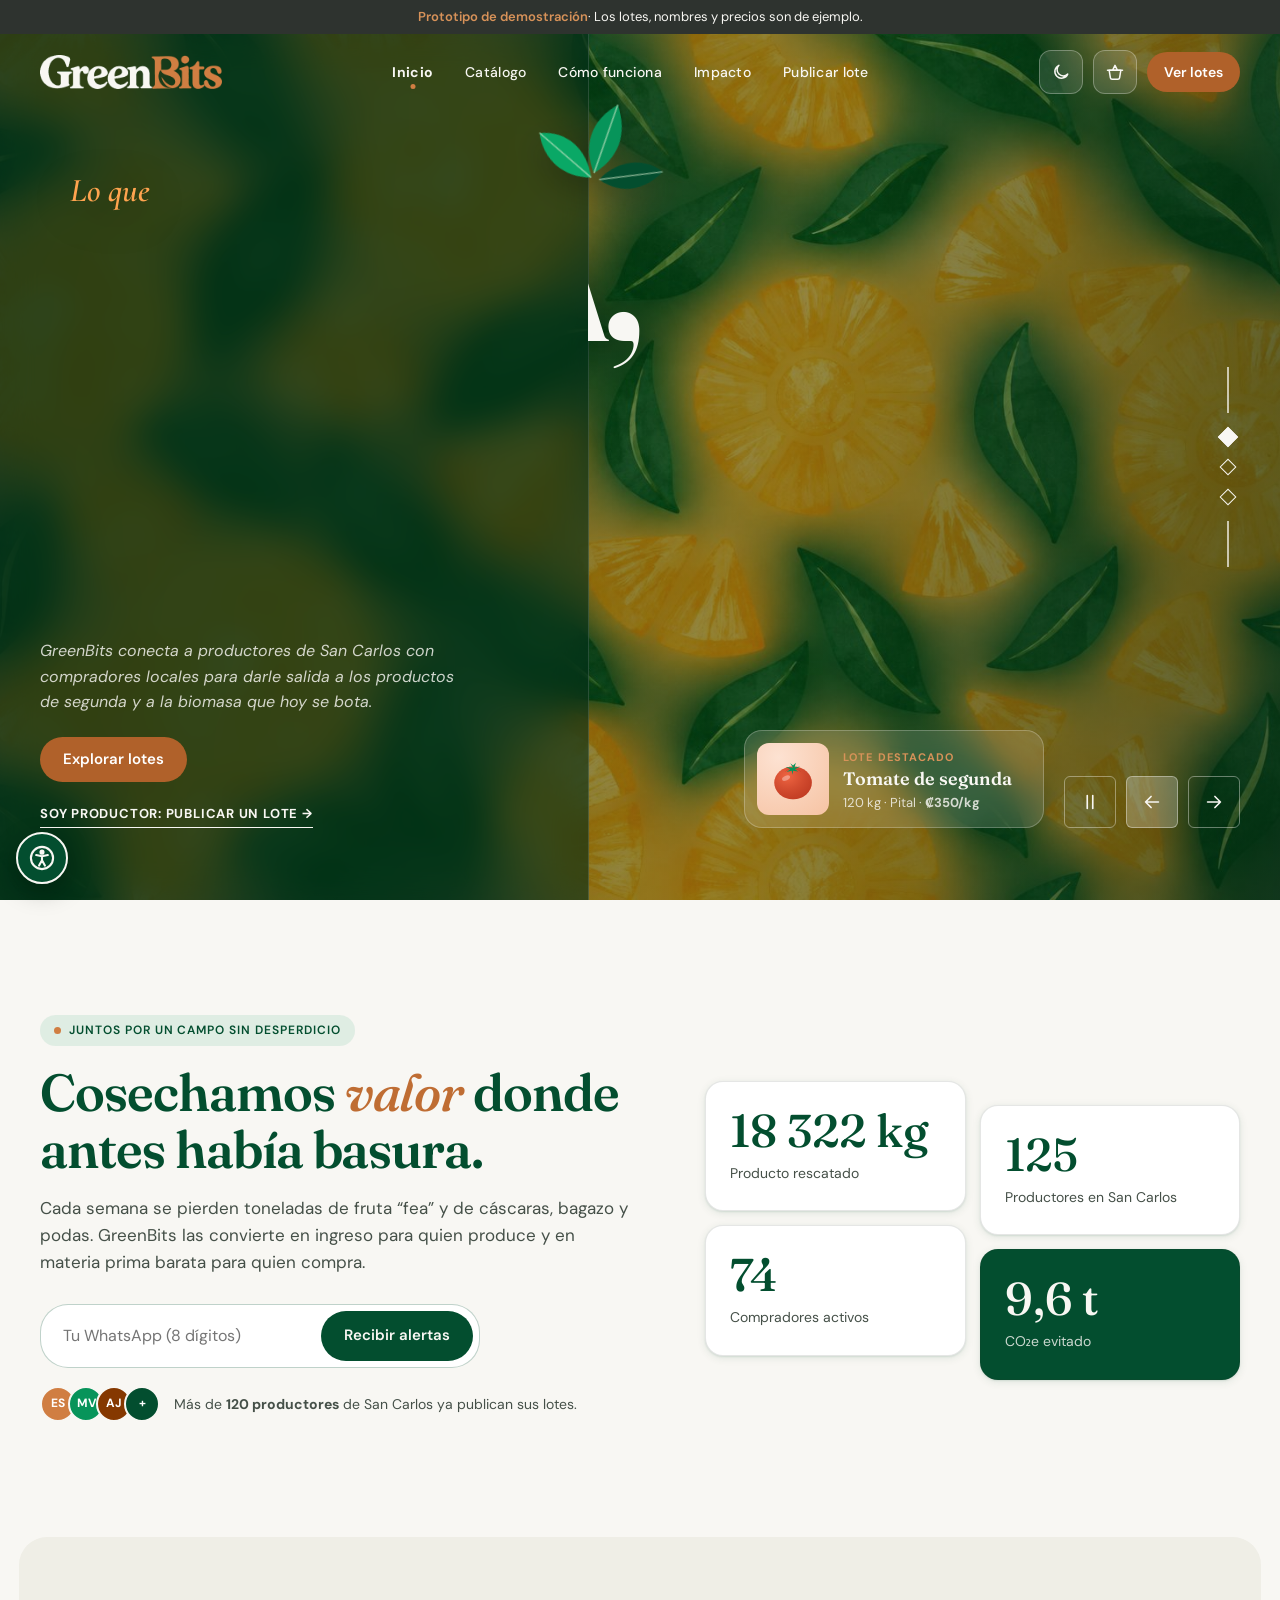
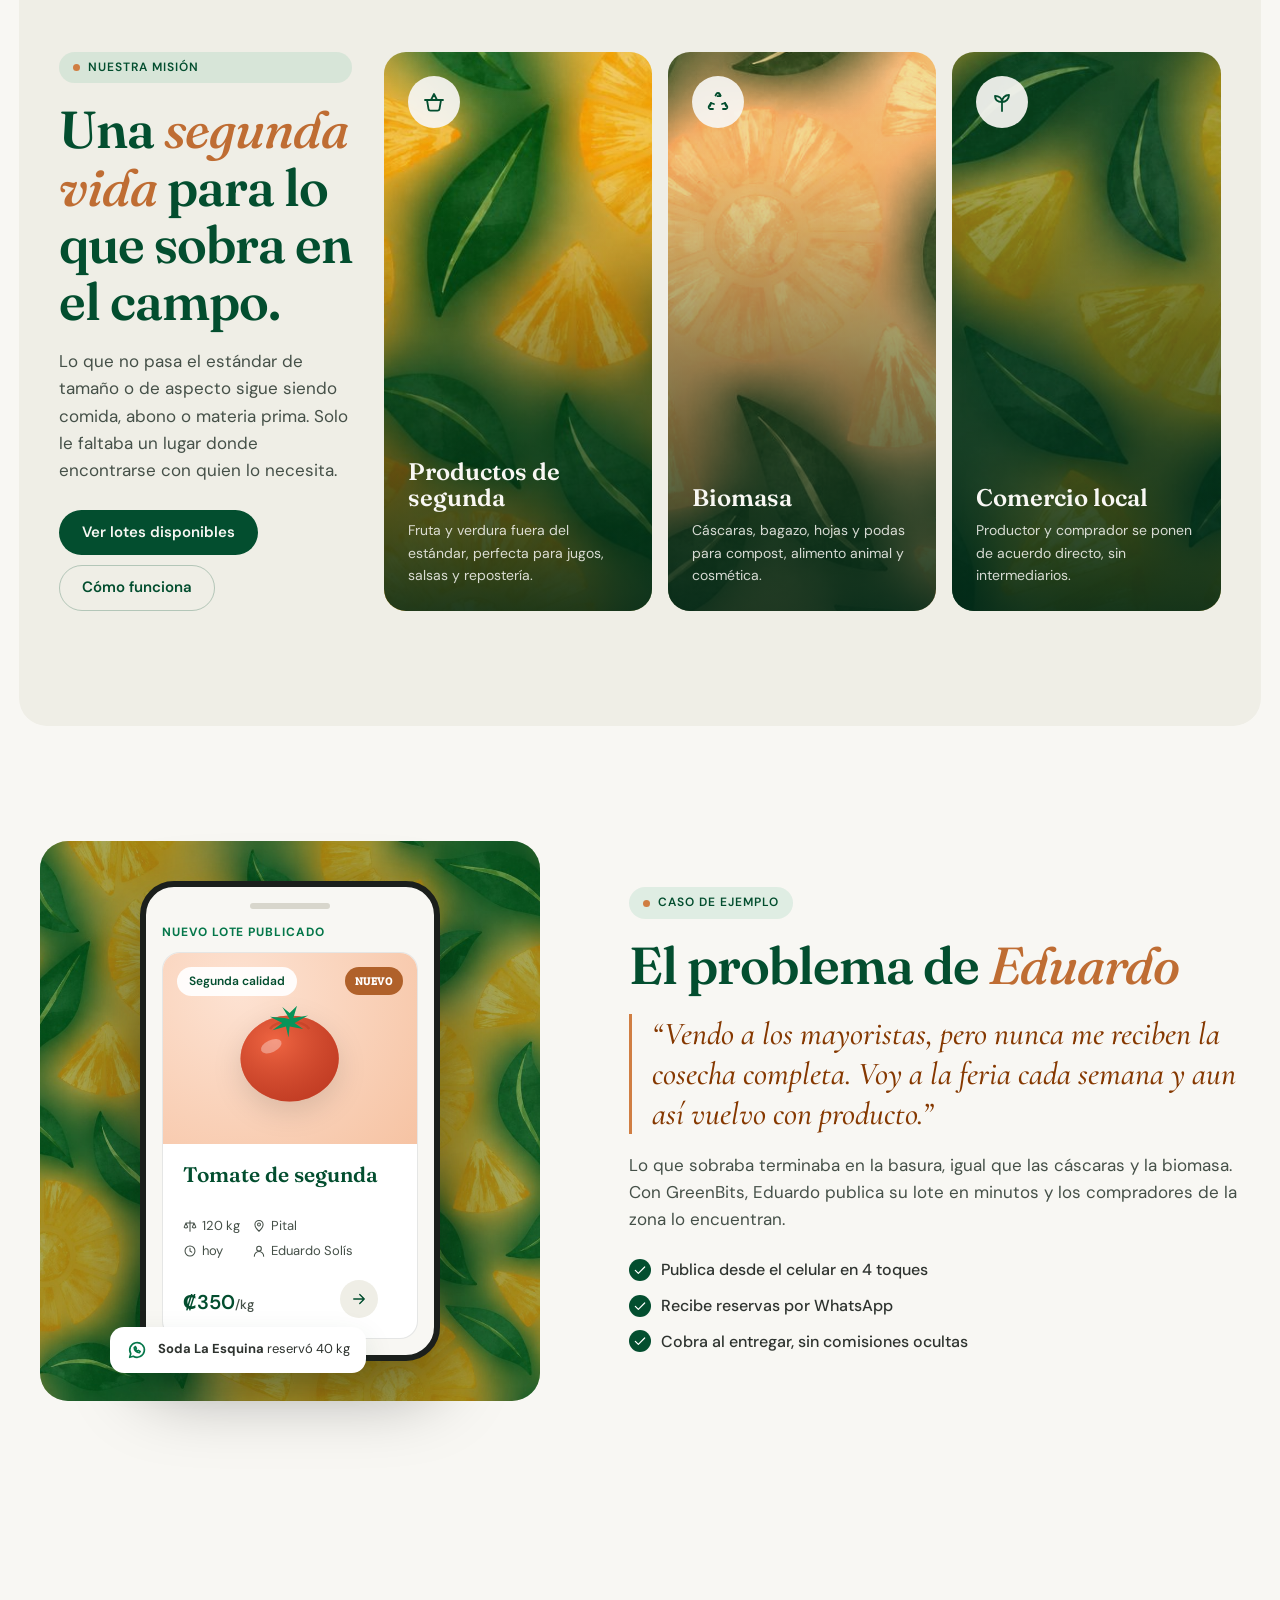
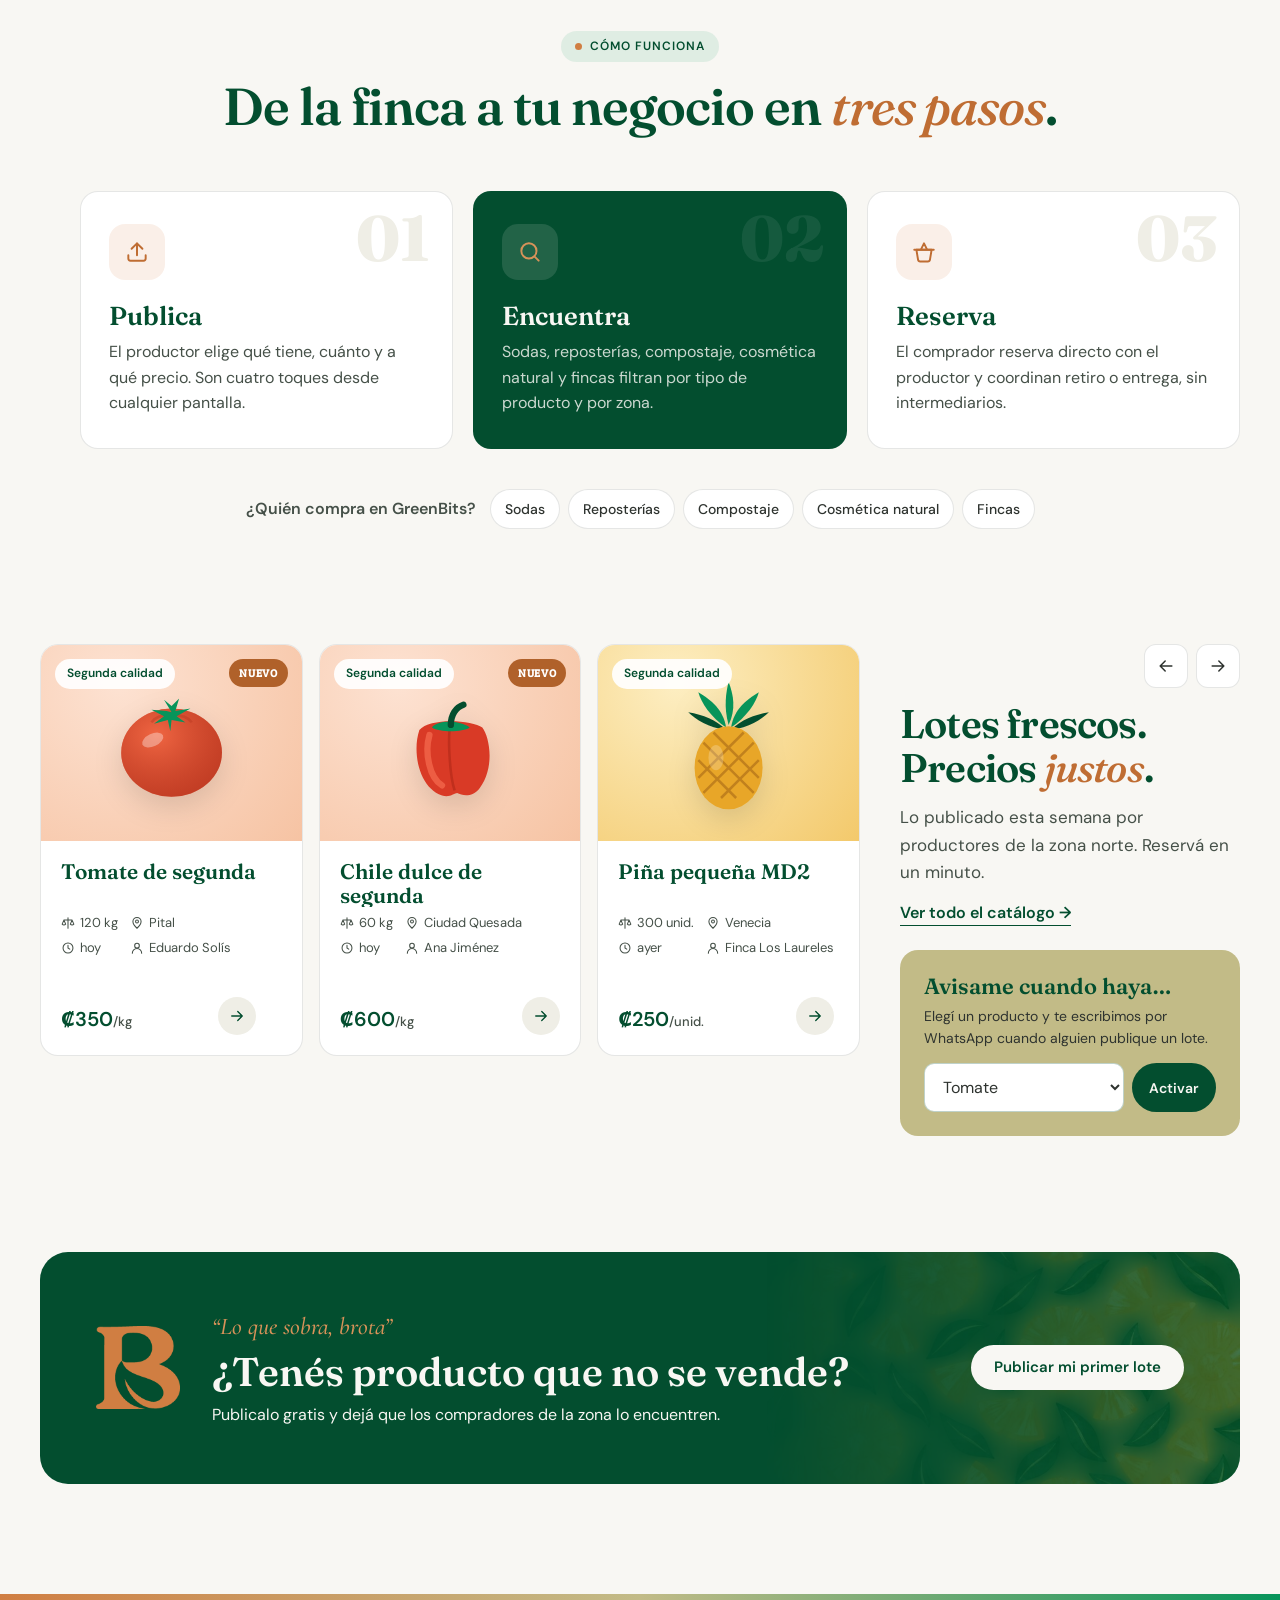
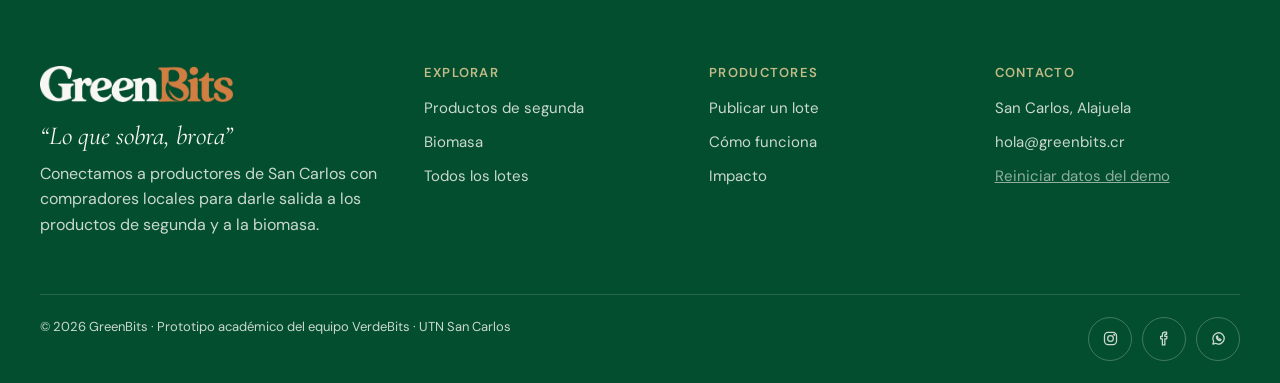
==== commit 588f5b4a: "feat(a11y): add accesibility panel and dark mode" ====
--- a/index.html
+++ b/index.html
@@ -3,6 +3,22 @@
 <head>
   <meta charset="UTF-8">
   <meta name="viewport" content="width=device-width, initial-scale=1.0">
+  <meta name="color-scheme" content="light dark">
+
+  <!-- Accessibility prefs (gb.a11y) applied before the first paint to avoid a flash
+       of the wrong theme/size. Keep the class names in sync with components/a11y.js -->
+  <script>
+    (function () {
+      var root = document.documentElement, prefs = {};
+      try { prefs = JSON.parse(localStorage.getItem("gb.a11y")) || {}; } catch (e) { /* storage blocked */ }
+      if (prefs.theme === "light" || prefs.theme === "dark") root.setAttribute("data-theme", prefs.theme);
+      if (prefs.fontScale && prefs.fontScale !== 100) root.style.fontSize = prefs.fontScale + "%";
+      var reduce = typeof prefs.reduceMotion === "boolean" ? prefs.reduceMotion : matchMedia("(prefers-reduced-motion: reduce)").matches;
+      if (reduce) root.classList.add("reduce-motion");
+      var flags = { contrast: "a11y-contrast", readableFont: "a11y-readable-font", underlineLinks: "a11y-underline-links", textSpacing: "a11y-text-spacing", bigCursor: "a11y-big-cursor" };
+      for (var key in flags) if (prefs[key]) root.classList.add(flags[key]);
+    })();
+  </script>
   <title>GreenBits · Lo que sobra, brota</title>
   <meta name="description" content="GreenBits conecta a productores de San Carlos con compradores locales para darle salida a los productos de segunda y a la biomasa.">
   <link rel="icon" href="assets/img/favicon.png">
@@ -15,13 +31,14 @@
   <link rel="stylesheet" href="assets/css/base.css">
   <link rel="stylesheet" href="assets/css/components.css">
   <link rel="stylesheet" href="assets/css/pages/home.css">
+  <link rel="stylesheet" href="assets/css/a11y.css">
 </head>
 <body data-page="home">
 
   <!-- Shared navbar is injected here by layout.js -->
   <div data-layout="header" data-variant="transparent"></div>
 
-  <main>
+  <main id="contenido" tabindex="-1">
     <!-- =============================================================
          HERO — split layout: blurred panel on the left, big title
          whose letters "cut through" the panel to show the pattern.
@@ -47,26 +64,32 @@
       </div>
       <h1 class="visually-hidden" data-hero-a11y>Lo que sobra, brota</h1>
 
-      <div class="hero__content container">
-        <p class="hero__text" data-hero-text>
-          GreenBits conecta a productores de San Carlos con compradores locales para darle salida
-          a los productos de segunda y a la biomasa que hoy se bota.
-        </p>
-        <div class="hero__ctas">
-          <a class="btn btn--accent" href="catalogo.html" data-hero-cta>Explorar lotes</a>
-          <a class="hero__link" href="publicar.html">Soy productor: publicar un lote →</a>
-        </div>
-      </div>
-
-      <!-- Featured lot floating card (changes with each slide) -->
-      <button class="hero__card" type="button" data-hero-card aria-label="Ver lote destacado"></button>
-
-      <!-- Slide controls -->
-      <div class="hero__dots" role="tablist" aria-label="Diapositivas" data-hero-dots></div>
-      <div class="hero__arrows">
-        <button class="hero__arrow" type="button" data-hero-prev aria-label="Anterior"></button>
-        <button class="hero__arrow hero__arrow--next" type="button" data-hero-next aria-label="Siguiente"></button>
-      </div>
+      <!-- Bottom row: slide text on the left, featured card + controls on the right -->
+      <div class="hero__bottom">
+        <div class="hero__content" data-hero-content>
+          <p class="hero__text" data-hero-text>
+            GreenBits conecta a productores de San Carlos con compradores locales para darle salida
+            a los productos de segunda y a la biomasa que hoy se bota.
+          </p>
+          <div class="hero__ctas">
+            <a class="btn btn--accent" href="catalogo.html" data-hero-cta>Explorar lotes</a>
+            <a class="hero__link" href="publicar.html">Soy productor: publicar un lote →</a>
+          </div>
+        </div>
+
+        <div class="hero__controls">
+          <!-- Featured lot card (changes with each slide) -->
+          <button class="hero__card" type="button" data-hero-card aria-label="Ver lote destacado"></button>
+          <div class="hero__arrows">
+            <button class="hero__arrow hero__pause" type="button" data-hero-pause aria-label="Pausar carrusel"></button>
+            <button class="hero__arrow" type="button" data-hero-prev aria-label="Anterior"></button>
+            <button class="hero__arrow hero__arrow--next" type="button" data-hero-next aria-label="Siguiente"></button>
+          </div>
+        </div>
+      </div>
+
+      <!-- Slide indicator -->
+      <div class="hero__dots" role="group" aria-label="Diapositivas" data-hero-dots></div>
     </section>
 
     <!-- =============================================================
@@ -83,9 +106,10 @@
           </p>
           <form class="join-form" data-join-form novalidate>
             <label class="visually-hidden" for="join-phone">Número de WhatsApp</label>
-            <input class="input" id="join-phone" type="tel" placeholder="Tu WhatsApp (8 dígitos)" inputmode="numeric" maxlength="9">
+            <input class="input" id="join-phone" type="tel" placeholder="Tu WhatsApp (8 dígitos)" inputmode="numeric" maxlength="9" autocomplete="tel-national">
             <button class="btn btn--primary" type="submit">Recibir alertas</button>
           </form>
+          <p class="join-form__error" id="join-error" data-join-error hidden>Ingresá un número de 8 dígitos (ej. 8888 1234).</p>
           <div class="join-proof">
             <div class="avatars" aria-hidden="true"><span>ES</span><span>MV</span><span>AJ</span><span>+</span></div>
             <p>Más de <strong>120 productores</strong> de San Carlos ya publican sus lotes.</p>
@@ -244,6 +268,8 @@
   <script src="assets/js/core/store.js"></script>
   <script src="assets/js/components/illustrations.js"></script>
   <script src="assets/js/components/ui.js"></script>
+  <script src="assets/js/components/a11y.js"></script>
+  <script src="assets/js/components/speech.js"></script>
   <script src="assets/js/components/lot-card.js"></script>
   <script src="assets/js/components/lot-detail.js"></script>
   <script src="assets/js/components/layout.js"></script>
--- a/assets/css/base.css
+++ b/assets/css/base.css
@@ -2,9 +2,16 @@
    GreenBits — Base styles
    Design tokens (brand palette + typography), reset and small utilities.
    Every other stylesheet relies on the variables defined here.
+
+   Theming: semantic tokens use light-dark(), so they follow `color-scheme`.
+   - "Sistema" (default): color-scheme "light dark" → follows the OS.
+   - [data-theme="light|dark"] (set by the inline script in <head>) forces one.
+   Sizes are in rem so the a11y text-size control (html font-size) scales them.
    ========================================================================== */
 
 :root {
+  color-scheme: light dark;
+
   /* ---- Brand palette (from the brand guide) ---- */
   --c-orange: #d07e42;       /* primary accent ("Bits") */
   --c-orange-soft: #d79259;
@@ -16,15 +23,51 @@
   --c-charcoal: #2e332f;
   --c-slate: #455048;
 
-  /* ---- Semantic tokens ---- */
-  --bg: var(--c-cream);
-  --bg-elevated: #ffffff;
-  --bg-muted: #efeee6;
-  --text: var(--c-charcoal);
-  --text-muted: var(--c-slate);
-  --border: rgba(46, 51, 47, 0.12);
+  /* ---- Semantic tokens (light, dark) ---- */
+  --bg: light-dark(var(--c-cream), #111814);
+  --bg-elevated: light-dark(#ffffff, #19221d);
+  --bg-muted: light-dark(#efeee6, #222c26);
+  --text: light-dark(var(--c-charcoal), #ecebe4);
+  --text-muted: light-dark(var(--c-slate), #b3bcb4);
+  --text-strong: light-dark(var(--c-green-dark), #9fd8b5);   /* headings, prices */
+  --border: light-dark(rgba(46, 51, 47, 0.12), rgba(236, 235, 228, 0.16));
+  --border-strong: light-dark(rgba(3, 78, 47, 0.25), rgba(236, 235, 228, 0.32));
   --primary: var(--c-green-dark);
   --accent: var(--c-orange);
+
+  /* Brand orange tuned for AA contrast (the brand #d07e42 is 2.9:1 on cream) */
+  --accent-text: light-dark(#9c4f1a, #e9a46f);      /* small orange text */
+  --accent-display: light-dark(#bf6d33, #e9a46f);   /* large orange text (≥ 24px) */
+  --accent-strong: #b0612a;                          /* orange fill behind white text */
+  --success-text: light-dark(#05774a, #7fd3a3);
+
+  /* Surfaces and states */
+  --nav-bg: light-dark(rgba(248, 247, 243, 0.92), rgba(17, 24, 20, 0.92));
+  --hover-tint: light-dark(rgba(3, 78, 47, 0.07), rgba(236, 235, 228, 0.08));
+  --tint-green: light-dark(rgba(7, 148, 90, 0.1), rgba(127, 211, 163, 0.14));
+  --tint-orange: light-dark(rgba(208, 126, 66, 0.12), rgba(233, 164, 111, 0.16));
+  --segment-on: light-dark(#ffffff, #34413a);
+  --track: light-dark(#d6d4ca, #4a554d);
+  --knob: #ffffff;
+  --warn-bg: light-dark(#fff2e6, #3a2a1c);
+  --warn-text: light-dark(var(--c-brown), #f0c39e);
+  --ok-bg: light-dark(#e3f4ea, #173a28);
+  --ok-text: light-dark(var(--c-green-dark), #9fd8b5);
+  --danger: light-dark(#c0392b, #ff8f80);
+  --toast-bg: light-dark(var(--c-charcoal), #2c3a31);
+  --toast-text: light-dark(var(--c-cream), #ecebe4);
+  --alert-bg: light-dark(var(--c-sage), #2f3524);
+  --alert-text: light-dark(var(--c-charcoal), #ecebe4);
+  --device-frame: light-dark(#1b1f1c, #3a453e);
+  --device-notch: light-dark(#d8d6cc, #4a554d);
+
+  /* Text on brand-green surfaces (hero, footer, bands); same in both themes */
+  --on-dark: var(--c-cream);
+  --on-dark-muted: rgba(248, 247, 243, 0.82);
+  --on-dark-line: rgba(248, 247, 243, 0.15);
+
+  /* Focus ring: AA (≥ 3:1) on light surfaces; overridden on dark ones below */
+  --focus-ring: light-dark(#b0612a, #f0b07a);
 
   /* ---- Typography ---- */
   --font-display: "Fraunces", Georgia, serif;          /* titles, product names */
@@ -32,14 +75,26 @@
   --font-quote: "Cormorant Garamond", Georgia, serif;  /* slogan + quotes */
 
   /* ---- Layout ---- */
-  --container: 1200px;
-  --gutter: clamp(16px, 4vw, 40px);
+  --container: 75rem;
+  --gutter: clamp(1rem, 4vw, 2.5rem);
+  --banner-h: 2.125rem;     /* demo banner */
+  --nav-h: 4.75rem;         /* navbar */
   --radius-sm: 10px;
   --radius: 18px;
   --radius-lg: 28px;
-  --shadow-sm: 0 1px 2px rgba(3, 78, 47, 0.06), 0 2px 8px rgba(3, 78, 47, 0.05);
-  --shadow: 0 10px 30px rgba(3, 78, 47, 0.1);
+  --shadow-color: light-dark(rgba(3, 78, 47, 0.1), rgba(0, 0, 0, 0.45));
+  --shadow-sm: 0 1px 2px var(--shadow-color), 0 2px 8px var(--shadow-color);
+  --shadow: 0 10px 30px var(--shadow-color);
   --ease: cubic-bezier(0.22, 1, 0.36, 1);
+}
+
+/* Forced themes chosen in the a11y panel */
+:root[data-theme="light"] { color-scheme: light; }
+:root[data-theme="dark"] { color-scheme: dark; }
+
+/* Brand-green areas keep light text in both themes: use the soft orange ring */
+.hero, .footer, .catalog-hero, .cta-band, .tips, .navbar--transparent, .how-step:nth-child(2), .stat:nth-child(4) {
+  --focus-ring: var(--c-orange-soft);
 }
 
 /* ---------- Reset ---------- */
@@ -52,7 +107,7 @@
 body {
   margin: 0;
   font-family: var(--font-body);
-  font-size: 16px;
+  font-size: 1rem;
   line-height: 1.6;
   color: var(--text);
   background: var(--bg);
@@ -64,32 +119,51 @@
 a { color: inherit; text-decoration: none; }
 button, input, select, textarea { font: inherit; color: inherit; }
 button { cursor: pointer; }
-h1, h2, h3, h4 { margin: 0; font-family: var(--font-display); font-weight: 600; line-height: 1.1; color: var(--c-green-dark); }
+h1, h2, h3, h4 { margin: 0; font-family: var(--font-display); font-weight: 600; line-height: 1.1; color: var(--text-strong); }
 p { margin: 0; }
 ul { margin: 0; padding: 0; list-style: none; }
 
-:focus-visible { outline: 3px solid var(--c-orange); outline-offset: 3px; border-radius: 6px; }
+:focus-visible { outline: 3px solid var(--focus-ring); outline-offset: 3px; border-radius: 6px; }
+main:focus { outline: none; } /* target of the skip link */
 
 /* ---------- Utilities ---------- */
 .container { width: min(var(--container), 100% - 2 * var(--gutter)); margin-inline: auto; }
-.section { padding-block: clamp(64px, 9vw, 120px); }
+.section { padding-block: clamp(4rem, 9vw, 7.5rem); }
 .visually-hidden {
   position: absolute; width: 1px; height: 1px; padding: 0; margin: -1px;
   overflow: hidden; clip: rect(0 0 0 0); white-space: nowrap; border: 0;
 }
 
+/* Shows one of two images depending on the active theme (e.g. logos) */
+.only-dark { display: none; }
+:root[data-theme="dark"] .only-dark { display: block; }
+:root[data-theme="dark"] .only-light { display: none; }
+@media (prefers-color-scheme: dark) {
+  :root:not([data-theme="light"]) .only-dark { display: block; }
+  :root:not([data-theme="light"]) .only-light { display: none; }
+}
+
+/* "Saltar al contenido": first focusable element of every page */
+.skip-link {
+  position: absolute; top: 0.5rem; left: 0.5rem; z-index: 300;
+  padding: 0.75rem 1.125rem; border-radius: 999px;
+  background: var(--c-green-dark); color: var(--c-cream); font-weight: 600;
+  transform: translateY(-200%);
+}
+.skip-link:focus { transform: none; }
+
 /* Small pill label above section titles (like "OUR MISSION" in the reference) */
 .eyebrow {
-  display: inline-flex; align-items: center; gap: 8px;
-  padding: 6px 14px; border-radius: 999px;
-  background: rgba(7, 148, 90, 0.1); color: var(--c-green-dark);
-  font-size: 12px; font-weight: 600; letter-spacing: 0.08em; text-transform: uppercase;
+  display: inline-flex; align-items: center; gap: 0.5rem;
+  padding: 0.375rem 0.875rem; border-radius: 999px;
+  background: var(--tint-green); color: var(--text-strong);
+  font-size: 0.75rem; font-weight: 600; letter-spacing: 0.08em; text-transform: uppercase;
 }
 .eyebrow::before { content: ""; width: 7px; height: 7px; border-radius: 50%; background: var(--c-orange); }
 
-.section-title { font-size: clamp(32px, 4.6vw, 52px); letter-spacing: -0.02em; }
-.section-title em { font-style: italic; color: var(--c-orange); font-weight: 500; }
-.section-lead { max-width: 56ch; color: var(--text-muted); font-size: 17px; }
+.section-title { font-size: clamp(2rem, 4.6vw, 3.25rem); letter-spacing: -0.02em; }
+.section-title em { font-style: italic; color: var(--accent-display); font-weight: 500; }
+.section-lead { max-width: 56ch; color: var(--text-muted); font-size: 1.0625rem; }
 
 .quote { font-family: var(--font-quote); font-style: italic; font-weight: 500; }
 
@@ -97,8 +171,15 @@
 .reveal { opacity: 0; transform: translateY(24px); transition: opacity 0.8s var(--ease), transform 0.8s var(--ease); }
 .reveal.is-visible { opacity: 1; transform: none; }
 
-@media (prefers-reduced-motion: reduce) {
-  html { scroll-behavior: auto; }
-  *, *::before, *::after { animation-duration: 0.01ms !important; transition-duration: 0.01ms !important; }
-  .reveal { opacity: 1; transform: none; }
+/* Reduced motion: class set from prefers-reduced-motion or the a11y panel.
+   Durations stay > 0 so "animationend" listeners (toasts) still fire. */
+.reduce-motion { scroll-behavior: auto; }
+.reduce-motion *, .reduce-motion *::before, .reduce-motion *::after {
+  animation-duration: 0.01ms !important;
+  animation-delay: 0s !important;
+  animation-iteration-count: 1 !important;
+  transition-duration: 0.01ms !important;
+  transition-delay: 0s !important;
+  scroll-behavior: auto !important;
 }
+.reduce-motion .reveal { opacity: 1; transform: none; }
--- a/assets/css/components.css
+++ b/assets/css/components.css
@@ -5,78 +5,80 @@
 
 /* ---------- Buttons ---------- */
 .btn {
-  display: inline-flex; align-items: center; justify-content: center; gap: 10px;
-  padding: 13px 22px; border: 1px solid transparent; border-radius: 999px;
-  font-weight: 600; font-size: 15px; line-height: 1;
+  display: inline-flex; align-items: center; justify-content: center; gap: 0.625rem;
+  min-height: 2.75rem; padding: 0.8125rem 1.375rem; border: 1px solid transparent; border-radius: 999px;
+  font-weight: 600; font-size: 0.9375rem; line-height: 1.15; text-align: center;
   transition: transform 0.2s var(--ease), background 0.2s, color 0.2s, border-color 0.2s, box-shadow 0.2s;
-  white-space: nowrap;
 }
 .btn:hover { transform: translateY(-1px); }
 .btn:active { transform: translateY(0); }
-.btn svg { width: 18px; height: 18px; }
+.btn svg { flex: none; width: 1.125rem; height: 1.125rem; }
 
 .btn--primary { background: var(--c-green-dark); color: var(--c-cream); }
 .btn--primary:hover { background: #046a40; box-shadow: 0 8px 20px rgba(3, 78, 47, 0.25); }
-.btn--accent { background: var(--c-orange); color: #fff; }
-.btn--accent:hover { background: #bf6d33; box-shadow: 0 8px 20px rgba(208, 126, 66, 0.35); }
-.btn--ghost { background: transparent; color: var(--c-green-dark); border-color: var(--border); }
-.btn--ghost:hover { background: #fff; border-color: var(--c-green-dark); }
+.btn--accent { background: var(--accent-strong); color: #fff; }
+.btn--accent:hover { background: var(--c-brown); box-shadow: 0 8px 20px rgba(208, 126, 66, 0.35); }
+.btn--ghost { background: transparent; color: var(--text-strong); border-color: var(--border-strong); }
+.btn--ghost:hover { background: var(--bg-elevated); border-color: var(--text-strong); }
 .btn--light { background: var(--c-cream); color: var(--c-green-dark); }
 .btn--outline-light { background: transparent; color: var(--c-cream); border-color: rgba(248, 247, 243, 0.45); }
 .btn--outline-light:hover { background: rgba(248, 247, 243, 0.12); }
-.btn--sm { padding: 9px 16px; font-size: 14px; }
+.btn--sm { min-height: 2.5rem; padding: 0.5625rem 1rem; font-size: 0.875rem; }
 .btn--block { width: 100%; }
 .btn[disabled] { opacity: 0.45; pointer-events: none; }
 
 .icon-btn {
-  display: inline-grid; place-items: center; width: 44px; height: 44px;
-  border-radius: 12px; border: 1px solid var(--border); background: #fff;
+  display: inline-grid; place-items: center; flex: none;
+  width: min(2.75rem, 52px); height: min(2.75rem, 52px); /* icons do not need to grow with the text */
+  border-radius: 12px; border: 1px solid var(--border); background: var(--bg-elevated); color: var(--text);
   transition: background 0.2s, color 0.2s, transform 0.2s;
 }
 .icon-btn:hover { background: var(--c-green-dark); color: var(--c-cream); }
-.icon-btn svg { width: 20px; height: 20px; }
+.icon-btn svg { width: 1.25rem; height: 1.25rem; }
 
 /* ---------- Demo banner (reminds visitors this is a prototype) ---------- */
 .demo-banner {
-  position: relative; z-index: 51; height: 34px; display: flex; align-items: center; justify-content: center;
+  position: relative; z-index: 51; height: var(--banner-h); display: flex; align-items: center; justify-content: center;
   background: var(--c-charcoal); color: var(--c-cream);
-  font-size: 13px; text-align: center; padding: 0 var(--gutter); white-space: nowrap; overflow: hidden; text-overflow: ellipsis;
+  font-size: 0.8125rem; text-align: center; padding: 0 var(--gutter); white-space: nowrap; overflow: hidden; text-overflow: ellipsis;
 }
 .demo-banner strong { color: var(--c-orange-soft); font-weight: 600; }
 @media (max-width: 600px) { .demo-banner__extra { display: none; } }
 
 /* ---------- Navbar ---------- */
 .navbar { position: sticky; top: 0; z-index: 50; transition: background 0.3s, box-shadow 0.3s; }
-.navbar__inner { display: flex; align-items: center; justify-content: space-between; gap: 24px; height: 76px; }
-.navbar__logo img { height: 34px; width: auto; }
-.navbar__links { display: flex; align-items: center; gap: 4px; }
+.navbar__inner { display: flex; align-items: center; justify-content: space-between; gap: 1.5rem; height: var(--nav-h); }
+.navbar__logo { flex: none; }  /* natural size, so layout.js can detect when the links stop fitting */
+.navbar.is-compact .navbar__logo { display: flex; flex: 0 1 auto; min-width: 0; }
+.navbar__logo img { width: auto; max-width: 100%; height: auto; max-height: 2.125rem; } /* shrinks proportionally */
+.navbar__links { display: flex; align-items: center; gap: 0.25rem; }
 .navbar__link {
-  position: relative; padding: 8px 14px; border-radius: 999px;
-  font-size: 14px; font-weight: 500; letter-spacing: 0.02em;
+  position: relative; padding: 0.5rem 0.875rem; border-radius: 999px; white-space: nowrap;
+  font-size: 0.875rem; font-weight: 500; letter-spacing: 0.02em;
   transition: background 0.2s, color 0.2s;
 }
-.navbar__link:hover { background: rgba(3, 78, 47, 0.07); }
+.navbar__link:hover { background: var(--hover-tint); }
 .navbar__link.is-active { font-weight: 700; }
 .navbar__link.is-active::after {
-  content: ""; position: absolute; left: 50%; bottom: 2px; width: 5px; height: 5px;
+  content: ""; position: absolute; left: 50%; bottom: 0.125rem; width: 0.3125rem; height: 0.3125rem;
   border-radius: 50%; background: var(--c-orange); transform: translateX(-50%);
 }
-.navbar__actions { display: flex; align-items: center; gap: 10px; }
+.navbar__actions { display: flex; align-items: center; gap: 0.625rem; }
 .navbar__cart { position: relative; }
 .navbar__badge {
-  position: absolute; top: -4px; right: -4px; min-width: 20px; height: 20px; padding: 0 5px;
-  border-radius: 999px; background: var(--c-orange); color: #fff;
-  font-size: 11px; font-weight: 700; display: grid; place-items: center;
+  position: absolute; top: -0.25rem; right: -0.25rem; min-width: 1.25rem; height: 1.25rem; padding: 0 0.3125rem;
+  border-radius: 999px; background: var(--accent-strong); color: #fff;
+  font-size: 0.6875rem; font-weight: 700; display: grid; place-items: center;
 }
 .navbar__badge[hidden] { display: none; }
 .navbar__toggle { display: none; }
 
 /* Solid variant (inner pages) */
-.navbar--solid { background: rgba(248, 247, 243, 0.92); backdrop-filter: blur(12px); border-bottom: 1px solid var(--border); }
-.navbar--solid .navbar__link { color: var(--c-charcoal); }
+.navbar--solid { background: var(--nav-bg); backdrop-filter: blur(12px); border-bottom: 1px solid var(--border); }
+.navbar--solid .navbar__link { color: var(--text); }
 
 /* Transparent variant (sits on top of the hero) */
-.navbar--transparent { position: absolute; top: 34px; left: 0; right: 0; color: var(--c-cream); }
+.navbar--transparent { position: absolute; top: var(--banner-h); left: 0; right: 0; color: var(--c-cream); }
 .navbar--transparent .navbar__link:hover { background: rgba(248, 247, 243, 0.14); }
 .navbar--transparent .icon-btn { background: rgba(248, 247, 243, 0.12); border-color: rgba(248, 247, 243, 0.3); color: var(--c-cream); }
 .navbar--transparent .icon-btn:hover { background: var(--c-cream); color: var(--c-green-dark); }
@@ -86,23 +88,29 @@
   box-shadow: 0 6px 24px rgba(0, 0, 0, 0.15);
 }
 
-@media (max-width: 900px) {
-  .navbar__toggle { display: inline-grid; }
-  .navbar__links {
-    position: fixed; inset: 0 0 0 auto; width: min(320px, 85vw); z-index: 60;
-    flex-direction: column; align-items: stretch; gap: 6px; padding: 96px 24px 24px;
-    background: var(--c-green-dark); color: var(--c-cream);
-    transform: translateX(100%); transition: transform 0.35s var(--ease);
-  }
-  .navbar__links .navbar__link { color: var(--c-cream); padding: 14px 16px; font-size: 17px; }
-  .navbar.is-open .navbar__links { transform: none; box-shadow: -20px 0 60px rgba(0, 0, 0, 0.3); }
-  .navbar__cta-desktop { display: none; }
-}
+/* Compact navbar: off-canvas menu. layout.js adds .is-compact on small
+   screens and whenever the links don't fit (e.g. with large text). */
+.navbar.is-compact .navbar__toggle { display: inline-grid; }
+.navbar.is-compact .navbar__links {
+  position: fixed; inset: 0 0 0 auto; width: min(20rem, 85vw); z-index: 60; overflow-y: auto;
+  flex-direction: column; align-items: stretch; gap: 0.375rem; padding: 6rem 1.5rem 1.5rem;
+  background: var(--c-green-dark); color: var(--c-cream); --focus-ring: var(--c-orange-soft);
+  /* clip-path (not translate) so the closed menu never widens the page on mobile */
+  clip-path: inset(0 0 0 100%); visibility: hidden;
+  transition: clip-path 0.35s var(--ease), visibility 0s linear 0.35s;
+}
+.navbar.is-compact .navbar__links .navbar__link { color: var(--c-cream); padding: 0.875rem 1rem; font-size: 1.0625rem; white-space: normal; }
+.navbar.is-compact .navbar__links .navbar__link:hover { background: rgba(248, 247, 243, 0.12); }
+.navbar.is-compact.is-open .navbar__links { clip-path: inset(0 0 0 -60px); visibility: visible; transition-delay: 0s; box-shadow: -20px 0 60px rgba(0, 0, 0, 0.3); }
+.navbar.is-compact .navbar__cta-desktop { display: none; }
+/* Keep the close button above the open menu */
+.navbar.is-compact .navbar__toggle { position: relative; z-index: 61; }
+.navbar.is-compact.is-open .navbar__toggle { background: var(--c-cream); color: var(--c-green-dark); }
 
 /* ---------- Lot card (catalog item) ---------- */
 .lot-card {
-  display: flex; flex-direction: column; overflow: hidden;
-  background: var(--bg-elevated); border-radius: var(--radius); border: 1px solid var(--border);
+  display: flex; flex-direction: column; overflow: hidden; height: 100%;
+  background: var(--bg-elevated); color: var(--text); border-radius: var(--radius); border: 1px solid var(--border);
   transition: transform 0.3s var(--ease), box-shadow 0.3s var(--ease);
   cursor: pointer; text-align: left; padding: 0;
 }
@@ -112,30 +120,42 @@
 }
 .lot-card__media svg { width: 58%; height: auto; filter: drop-shadow(0 10px 14px rgba(0, 0, 0, 0.12)); transition: transform 0.5s var(--ease); }
 .lot-card:hover .lot-card__media svg { transform: scale(1.06) rotate(-3deg); }
+/* Tags sit on the light illustration tones, so they stay light in both themes */
 .lot-card__tag {
-  position: absolute; top: 14px; left: 14px; padding: 5px 12px; border-radius: 999px;
-  background: rgba(255, 255, 255, 0.92); font-size: 12px; font-weight: 600; color: var(--c-green-dark);
+  position: absolute; top: 0.875rem; left: 0.875rem; padding: 0.3125rem 0.75rem; border-radius: 999px;
+  background: rgba(255, 255, 255, 0.92); font-size: 0.75rem; font-weight: 600; color: var(--c-green-dark);
 }
 .lot-card__tag--biomasa { color: var(--c-brown); }
 .lot-card__new {
-  position: absolute; top: 14px; right: 14px; padding: 5px 10px; border-radius: 999px;
-  background: var(--c-orange); color: #fff; font-size: 11px; font-weight: 700; letter-spacing: 0.06em;
+  position: absolute; top: 0.875rem; right: 0.875rem; padding: 0.3125rem 0.625rem; border-radius: 999px;
+  background: var(--accent-strong); color: #fff; font-size: 0.6875rem; font-weight: 700; letter-spacing: 0.06em;
   font-family: "Bree Serif", serif;
 }
-.lot-card__body { display: flex; flex-direction: column; gap: 6px; padding: 18px 20px 20px; flex: 1; }
-.lot-card__title { font-size: 21px; }
-.lot-card__meta { display: flex; flex-wrap: wrap; gap: 4px 12px; font-size: 13px; color: var(--text-muted); }
-.lot-card__meta span { display: inline-flex; align-items: center; gap: 5px; }
-.lot-card__meta svg { width: 14px; height: 14px; }
-.lot-card__footer { display: flex; align-items: flex-end; justify-content: space-between; margin-top: auto; padding-top: 12px; }
-.lot-card__price { font-weight: 600; font-size: 20px; color: var(--c-green-dark); }
-.lot-card__price small { font-weight: 500; font-size: 13px; color: var(--text-muted); }
+.lot-card__new--soldout { background: var(--c-slate); }
+.lot-card__body { display: flex; flex-direction: column; gap: 0.375rem; padding: 1.125rem 1.25rem 1.25rem; flex: 1; }
+/* Always 2 lines tall (clamped) so the meta rows line up across cards */
+.lot-card__title {
+  font-size: 1.3125rem; line-height: 1.15; min-height: calc(2 * 1.15em);
+  display: -webkit-box; -webkit-box-orient: vertical; -webkit-line-clamp: 2; line-clamp: 2; overflow: hidden;
+}
+/* With large text (≥ 150 %) titles may use 3 lines instead of being cut */
+.a11y-text-lg .lot-card__title { -webkit-line-clamp: 3; line-clamp: 3; min-height: calc(3 * 1.15em); }
+/* Fixed 2-column grid: qty | zone, then date | producer, on every card */
+.lot-card__meta {
+  display: grid; grid-template-columns: auto 1fr; gap: 0.25rem 0.75rem;
+  font-size: 0.8125rem; color: var(--text-muted);
+}
+.lot-card__meta span { display: inline-flex; align-items: center; gap: 0.3125rem; min-width: 0; }
+.lot-card__meta svg { flex: none; width: 0.875rem; height: 0.875rem; }
+.lot-card__footer { display: flex; align-items: flex-end; justify-content: space-between; gap: 0.5rem; margin-top: auto; padding-top: 0.75rem; }
+.lot-card__price { font-weight: 600; font-size: 1.25rem; color: var(--text-strong); }
+.lot-card__price small { font-weight: 500; font-size: 0.8125rem; color: var(--text-muted); }
 .lot-card__cta {
-  display: inline-grid; place-items: center; width: 38px; height: 38px; border-radius: 50%;
-  background: var(--bg-muted); color: var(--c-green-dark); transition: background 0.2s, color 0.2s;
+  display: inline-grid; place-items: center; flex: none; width: 2.375rem; height: 2.375rem; border-radius: 50%;
+  background: var(--bg-muted); color: var(--text-strong); transition: background 0.2s, color 0.2s;
 }
 .lot-card:hover .lot-card__cta { background: var(--c-green-dark); color: #fff; }
-.lot-card__cta svg { width: 18px; height: 18px; }
+.lot-card__cta svg { width: 1.125rem; height: 1.125rem; }
 .lot-card.is-sold-out { opacity: 0.6; }
 
 /* Background tones for card illustrations */
@@ -150,107 +170,110 @@
 
 /* ---------- Chips / pills ---------- */
 .chip {
-  display: inline-flex; align-items: center; gap: 8px; padding: 8px 14px; border-radius: 999px;
-  background: #fff; border: 1px solid var(--border); font-size: 14px; font-weight: 500;
+  display: inline-flex; align-items: center; gap: 0.5rem; padding: 0.5rem 0.875rem; border-radius: 999px;
+  background: var(--bg-elevated); border: 1px solid var(--border); font-size: 0.875rem; font-weight: 500;
   transition: background 0.2s, border-color 0.2s, color 0.2s;
 }
-button.chip:hover { border-color: var(--c-green-dark); }
+button.chip { min-height: 2.5rem; }
+button.chip:hover { border-color: var(--text-strong); }
 .chip.is-active { background: var(--c-green-dark); border-color: var(--c-green-dark); color: var(--c-cream); }
 
 /* ---------- Forms ---------- */
-.field { display: flex; flex-direction: column; gap: 6px; }
-.field__label { font-size: 13px; font-weight: 600; color: var(--c-slate); }
+.field { display: flex; flex-direction: column; gap: 0.375rem; }
+.field__label { font-size: 0.8125rem; font-weight: 600; color: var(--text-muted); }
 .input, .select, .textarea {
-  width: 100%; padding: 12px 14px; border-radius: var(--radius-sm);
-  border: 1px solid var(--border); background: #fff;
+  width: 100%; padding: 0.75rem 0.875rem; border-radius: var(--radius-sm);
+  border: 1px solid var(--border-strong); background: var(--bg-elevated);
   transition: border-color 0.2s, box-shadow 0.2s;
 }
 .input:focus, .select:focus, .textarea:focus { outline: none; border-color: var(--c-green); box-shadow: 0 0 0 4px rgba(7, 148, 90, 0.14); }
-.textarea { resize: vertical; min-height: 96px; }
-.field__hint { font-size: 12px; color: var(--text-muted); }
-.field.has-error .input, .field.has-error .select { border-color: #c0392b; }
-.field__error { font-size: 12px; color: #c0392b; display: none; }
+/* Keyboard focus also gets the shared ring (the soft glow alone is below 3:1) */
+.input:focus-visible, .select:focus-visible, .textarea:focus-visible { outline: 3px solid var(--focus-ring); outline-offset: 2px; }
+.textarea { resize: vertical; min-height: 6rem; }
+.field__hint { font-size: 0.75rem; color: var(--text-muted); }
+.field.has-error .input, .field.has-error .select { border-color: var(--danger); }
+.field__error { font-size: 0.75rem; color: var(--danger); display: none; }
 .field.has-error .field__error { display: block; }
 
 .range { width: 100%; accent-color: var(--c-green-dark); }
 
 /* Segmented control (e.g. Retiro / Entrega) */
-.segmented { display: grid; grid-auto-flow: column; grid-auto-columns: 1fr; gap: 4px; padding: 4px; border-radius: 12px; background: var(--bg-muted); }
+.segmented { display: grid; grid-auto-flow: column; grid-auto-columns: 1fr; gap: 0.25rem; padding: 0.25rem; border-radius: 12px; background: var(--bg-muted); }
 .segmented input { position: absolute; opacity: 0; pointer-events: none; }
-.segmented label { padding: 10px; border-radius: 9px; text-align: center; font-size: 14px; font-weight: 600; cursor: pointer; transition: background 0.2s; }
-.segmented input:checked + label { background: #fff; box-shadow: var(--shadow-sm); color: var(--c-green-dark); }
-.segmented input:focus-visible + label { outline: 3px solid var(--c-orange); }
+.segmented label { padding: 0.625rem; border-radius: 9px; text-align: center; font-size: 0.875rem; font-weight: 600; cursor: pointer; transition: background 0.2s; }
+.segmented input:checked + label { background: var(--segment-on); box-shadow: var(--shadow-sm); color: var(--text-strong); }
+.segmented input:focus-visible + label { outline: 3px solid var(--focus-ring); }
 
 /* Quantity stepper */
-.stepper { display: inline-flex; align-items: center; border: 1px solid var(--border); border-radius: 12px; background: #fff; }
-.stepper button { width: 42px; height: 42px; border: 0; background: none; font-size: 20px; color: var(--c-green-dark); }
-.stepper input { width: 64px; border: 0; text-align: center; font-weight: 600; background: none; -moz-appearance: textfield; }
+.stepper { display: inline-flex; align-items: center; border: 1px solid var(--border-strong); border-radius: 12px; background: var(--bg-elevated); }
+.stepper button { width: 2.625rem; height: 2.625rem; border: 0; background: none; font-size: 1.25rem; color: var(--text-strong); }
+.stepper input { width: 4rem; border: 0; text-align: center; font-weight: 600; background: none; -moz-appearance: textfield; }
 .stepper input::-webkit-inner-spin-button { -webkit-appearance: none; }
 
 /* ---------- Modal ---------- */
-.modal { position: fixed; inset: 0; z-index: 100; display: grid; place-items: center; padding: 16px; }
+.modal { position: fixed; inset: 0; z-index: 100; display: grid; place-items: center; padding: 1rem; }
 .modal[hidden] { display: none; }
 .modal__backdrop { position: absolute; inset: 0; background: rgba(20, 30, 24, 0.55); backdrop-filter: blur(4px); animation: fade-in 0.25s; }
 .modal__dialog {
-  position: relative; width: min(920px, 100%); max-height: calc(100vh - 32px); overflow: auto;
+  position: relative; width: min(57.5rem, 100%); max-height: calc(100vh - 2rem); overflow: auto;
   background: var(--bg); border-radius: var(--radius-lg); box-shadow: 0 30px 80px rgba(0, 0, 0, 0.3);
   animation: pop-in 0.35s var(--ease);
 }
-.modal__close { position: absolute; top: 14px; right: 14px; z-index: 2; }
+.modal__close { position: absolute; top: 0.875rem; right: 0.875rem; z-index: 2; }
 
 /* ---------- Drawer (side panel: "Mis reservas") ---------- */
 .drawer { position: fixed; inset: 0; z-index: 90; }
 .drawer[hidden] { display: none; }
 .drawer__panel {
-  position: absolute; top: 0; right: 0; bottom: 0; width: min(420px, 100%);
+  position: absolute; top: 0; right: 0; bottom: 0; width: min(26.25rem, 100%);
   display: flex; flex-direction: column; background: var(--bg); box-shadow: -20px 0 60px rgba(0, 0, 0, 0.2);
   animation: slide-in 0.35s var(--ease);
 }
-.drawer__head { display: flex; align-items: center; justify-content: space-between; padding: 22px 24px; border-bottom: 1px solid var(--border); }
-.drawer__head h2 { font-size: 24px; }
-.drawer__body { flex: 1; overflow: auto; padding: 20px 24px; display: flex; flex-direction: column; gap: 12px; }
+.drawer__head { display: flex; align-items: center; justify-content: space-between; padding: 1.375rem 1.5rem; border-bottom: 1px solid var(--border); }
+.drawer__head h2 { font-size: 1.5rem; }
+.drawer__body { flex: 1; overflow: auto; padding: 1.25rem 1.5rem; display: flex; flex-direction: column; gap: 0.75rem; }
 .drawer__empty { margin: auto; text-align: center; color: var(--text-muted); max-width: 30ch; }
 
-.reservation { display: grid; grid-template-columns: 56px 1fr; gap: 14px; padding: 14px; border-radius: 14px; background: #fff; border: 1px solid var(--border); }
-.reservation__thumb { width: 56px; height: 56px; border-radius: 12px; display: grid; place-items: center; }
+.reservation { display: grid; grid-template-columns: 3.5rem 1fr; gap: 0.875rem; padding: 0.875rem; border-radius: 14px; background: var(--bg-elevated); border: 1px solid var(--border); }
+.reservation__thumb { width: 3.5rem; height: 3.5rem; border-radius: 12px; display: grid; place-items: center; }
 .reservation__thumb svg { width: 70%; }
-.reservation__title { font-family: var(--font-display); font-weight: 600; color: var(--c-green-dark); }
-.reservation__meta { font-size: 13px; color: var(--text-muted); }
-.reservation__status { display: inline-block; margin-top: 6px; padding: 3px 10px; border-radius: 999px; font-size: 12px; font-weight: 600; }
-.status--pending { background: #fff2e6; color: var(--c-brown); }
-.status--confirmed { background: #e3f4ea; color: var(--c-green-dark); }
+.reservation__title { font-family: var(--font-display); font-weight: 600; color: var(--text-strong); }
+.reservation__meta { font-size: 0.8125rem; color: var(--text-muted); }
+.reservation__status { display: inline-block; margin-top: 0.375rem; padding: 0.1875rem 0.625rem; border-radius: 999px; font-size: 0.75rem; font-weight: 600; }
+.status--pending { background: var(--warn-bg); color: var(--warn-text); }
+.status--confirmed { background: var(--ok-bg); color: var(--ok-text); }
 
 /* ---------- Toast notifications ---------- */
-.toast-stack { position: fixed; bottom: 20px; left: 50%; transform: translateX(-50%); z-index: 200; display: flex; flex-direction: column; gap: 10px; width: min(440px, calc(100% - 32px)); }
+.toast-stack { position: fixed; bottom: 1.25rem; left: 50%; transform: translateX(-50%); z-index: 200; display: flex; flex-direction: column; gap: 0.625rem; width: min(27.5rem, calc(100% - 2rem)); }
 .toast {
-  display: flex; align-items: flex-start; gap: 12px; padding: 14px 18px; border-radius: 14px;
-  background: var(--c-charcoal); color: var(--c-cream); box-shadow: 0 12px 30px rgba(0, 0, 0, 0.25);
-  font-size: 14px; animation: toast-in 0.35s var(--ease);
-}
-.toast svg { flex: none; width: 20px; height: 20px; color: var(--c-orange-soft); margin-top: 1px; }
+  display: flex; align-items: flex-start; gap: 0.75rem; padding: 0.875rem 1.125rem; border-radius: 14px;
+  background: var(--toast-bg); color: var(--toast-text); border: 1px solid var(--border); box-shadow: 0 12px 30px rgba(0, 0, 0, 0.25);
+  font-size: 0.875rem; animation: toast-in 0.35s var(--ease);
+}
+.toast svg { flex: none; width: 1.25rem; height: 1.25rem; color: var(--c-orange-soft); margin-top: 1px; }
 .toast.is-leaving { animation: toast-out 0.3s forwards; }
 
 /* ---------- Footer ---------- */
-.footer { background: var(--c-green-dark); color: rgba(248, 247, 243, 0.8); padding-top: 72px; position: relative; overflow: hidden; }
+.footer { background: var(--c-green-dark); color: var(--on-dark-muted); padding-top: 4.5rem; position: relative; overflow: hidden; }
 .footer::before {
   /* Faint brand pattern stripe on top of the footer */
-  content: ""; position: absolute; inset: 0 0 auto; height: 6px;
+  content: ""; position: absolute; inset: 0 0 auto; height: 0.375rem;
   background: linear-gradient(90deg, var(--c-orange), var(--c-sage), var(--c-green));
 }
-.footer__grid { display: grid; grid-template-columns: 1.4fr repeat(3, 1fr); gap: 40px; padding-bottom: 56px; }
-.footer__brand img { height: 36px; width: auto; margin-bottom: 18px; }
-.footer__slogan { font-family: var(--font-quote); font-style: italic; font-size: 26px; color: var(--c-cream); line-height: 1.2; margin-bottom: 10px; }
-.footer h3 { font-family: var(--font-body); font-size: 13px; letter-spacing: 0.1em; text-transform: uppercase; color: var(--c-sage); margin-bottom: 16px; }
-.footer__list { display: flex; flex-direction: column; gap: 10px; font-size: 15px; }
+.footer__grid { display: grid; grid-template-columns: 1.4fr repeat(3, 1fr); gap: 2.5rem; padding-bottom: 3.5rem; }
+.footer__brand img { height: 2.25rem; width: auto; margin-bottom: 1.125rem; }
+.footer__slogan { font-family: var(--font-quote); font-style: italic; font-size: 1.625rem; color: var(--on-dark); line-height: 1.2; margin-bottom: 0.625rem; }
+.footer h3 { font-family: var(--font-body); font-size: 0.8125rem; letter-spacing: 0.1em; text-transform: uppercase; color: var(--c-sage); margin-bottom: 1rem; }
+.footer__list { display: flex; flex-direction: column; gap: 0.625rem; font-size: 0.9375rem; overflow-wrap: anywhere; }
 .footer__list a:hover { color: var(--c-orange-soft); }
-.footer__bottom { display: flex; flex-wrap: wrap; justify-content: space-between; gap: 12px; padding: 22px 0; border-top: 1px solid rgba(248, 247, 243, 0.15); font-size: 13px; }
-.footer__socials { display: flex; gap: 10px; }
-.footer__socials a { display: grid; place-items: center; width: 38px; height: 38px; border-radius: 50%; border: 1px solid rgba(248, 247, 243, 0.25); transition: background 0.2s; }
+.footer__bottom { display: flex; flex-wrap: wrap; justify-content: space-between; gap: 0.75rem; padding: 1.375rem 0; border-top: 1px solid var(--on-dark-line); font-size: 0.8125rem; }
+.footer__socials { display: flex; gap: 0.625rem; }
+.footer__socials a { display: grid; place-items: center; width: 2.75rem; height: 2.75rem; border-radius: 50%; border: 1px solid rgba(248, 247, 243, 0.25); transition: background 0.2s; }
 .footer__socials a:hover { background: rgba(248, 247, 243, 0.12); }
-.footer__socials svg { width: 17px; height: 17px; }
+.footer__socials svg { width: 1.0625rem; height: 1.0625rem; }
 
 @media (max-width: 800px) {
-  .footer__grid { grid-template-columns: 1fr 1fr; }
+  .footer__grid { grid-template-columns: repeat(auto-fit, minmax(min(9rem, 100%), 1fr)); }
   .footer__brand { grid-column: 1 / -1; }
 }
 
@@ -263,52 +286,52 @@
 
 /* ---------- Lot detail (inside the modal) ---------- */
 .lot-detail { display: grid; grid-template-columns: 1fr 1.1fr; }
-.lot-detail__media { position: relative; display: grid; place-items: center; min-height: 360px; border-radius: var(--radius-lg) 0 0 var(--radius-lg); }
+.lot-detail__media { position: relative; display: grid; place-items: center; min-height: 22.5rem; border-radius: var(--radius-lg) 0 0 var(--radius-lg); }
 .lot-detail__media svg { width: 62%; filter: drop-shadow(0 18px 24px rgba(0, 0, 0, 0.15)); }
-.lot-detail__info { display: flex; flex-direction: column; gap: 14px; padding: 36px 32px 28px; }
-.lot-detail__producer { display: flex; align-items: center; gap: 8px; font-size: 14px; font-weight: 600; color: var(--c-slate); }
-.lot-detail__producer svg { width: 16px; height: 16px; }
-.lot-detail__rating { display: inline-flex; align-items: center; gap: 4px; margin-left: auto; margin-right: 40px; color: var(--c-brown); }
+.lot-detail__info { display: flex; flex-direction: column; gap: 0.875rem; padding: 2.25rem 2rem 1.75rem; }
+.lot-detail__producer { display: flex; flex-wrap: wrap; align-items: center; gap: 0.5rem; font-size: 0.875rem; font-weight: 600; color: var(--text-muted); }
+.lot-detail__producer svg { width: 1rem; height: 1rem; }
+.lot-detail__rating { display: inline-flex; align-items: center; gap: 0.25rem; margin-left: auto; margin-right: 2.5rem; color: var(--warn-text); }
 .lot-detail__rating svg { fill: var(--c-orange); stroke: var(--c-orange); }
-.lot-detail__title { font-size: clamp(28px, 3vw, 36px); }
+.lot-detail__title { font-size: clamp(1.75rem, 3vw, 2.25rem); }
 .lot-detail__note { color: var(--text-muted); }
-.lot-detail__facts { display: grid; grid-template-columns: repeat(4, 1fr); gap: 8px; margin: 0; }
-.lot-detail__facts div { padding: 10px 12px; border-radius: 12px; background: #fff; border: 1px solid var(--border); }
-.lot-detail__facts dt { font-size: 11px; text-transform: uppercase; letter-spacing: 0.08em; color: var(--text-muted); }
-.lot-detail__facts dd { margin: 2px 0 0; font-weight: 600; color: var(--c-green-dark); font-size: 14px; }
-.lot-detail__uses { display: flex; flex-wrap: wrap; gap: 6px; margin-top: -6px; }
-.lot-detail__uses .chip { font-size: 13px; padding: 5px 12px; background: var(--bg-muted); border-color: transparent; }
-.lot-detail__soldout { display: flex; gap: 10px; padding: 14px; border-radius: 12px; background: #fff2e6; color: var(--c-brown); font-size: 14px; }
-.lot-detail__soldout svg { width: 20px; flex: none; }
-
-.reserve-form { display: flex; flex-direction: column; gap: 14px; padding-top: 14px; border-top: 1px dashed var(--border); }
-.reserve-form__row { display: grid; grid-template-columns: auto 1fr; gap: 14px; align-items: end; }
-.reserve-form__total { display: flex; justify-content: space-between; align-items: baseline; }
-.reserve-form__total strong { font-size: 22px; color: var(--c-green-dark); }
-
-.reserve-success { display: flex; flex-direction: column; align-items: center; gap: 14px; text-align: center; padding: 48px clamp(20px, 6vw, 72px); }
-.reserve-success h2 { font-size: clamp(28px, 3.2vw, 38px); }
-.reserve-success__icon { display: grid; place-items: center; width: 72px; height: 72px; border-radius: 50%; background: var(--c-green-dark); color: #fff; animation: pop-in 0.5s var(--ease); }
-.reserve-success__icon svg { width: 34px; height: 34px; }
-.reserve-success__code { display: flex; flex-direction: column; padding: 12px 28px; border-radius: 14px; border: 2px dashed var(--c-orange); }
-.reserve-success__code span { font-size: 12px; text-transform: uppercase; letter-spacing: 0.1em; color: var(--text-muted); }
-.reserve-success__code strong { font-family: "Bree Serif", serif; font-size: 28px; color: var(--c-brown); letter-spacing: 0.06em; }
-.reserve-success__steps { display: grid; gap: 8px; width: min(440px, 100%); margin: 6px 0; padding: 0; list-style: none; text-align: left; }
-.reserve-success__steps li { display: flex; align-items: center; gap: 10px; padding: 12px 14px; border-radius: 12px; background: #fff; border: 1px solid var(--border); font-size: 14px; color: var(--text-muted); }
-.reserve-success__steps svg { width: 18px; height: 18px; flex: none; }
-.reserve-success__steps .is-done { color: var(--c-green-dark); font-weight: 600; }
-.reserve-success__steps .is-done svg { color: var(--c-green); }
-.reserve-success__steps .is-current { color: var(--c-brown); }
+.lot-detail__listen { align-self: flex-start; }
+.lot-detail__facts { display: grid; grid-template-columns: repeat(auto-fit, minmax(7.5rem, 1fr)); gap: 0.5rem; margin: 0; }
+.lot-detail__facts div { padding: 0.625rem 0.75rem; border-radius: 12px; background: var(--bg-elevated); border: 1px solid var(--border); }
+.lot-detail__facts dt { font-size: 0.6875rem; text-transform: uppercase; letter-spacing: 0.08em; color: var(--text-muted); }
+.lot-detail__facts dd { margin: 0.125rem 0 0; font-weight: 600; color: var(--text-strong); font-size: 0.875rem; }
+.lot-detail__uses { display: flex; flex-wrap: wrap; gap: 0.375rem; margin-top: -0.375rem; }
+.lot-detail__uses .chip { font-size: 0.8125rem; padding: 0.3125rem 0.75rem; background: var(--bg-muted); border-color: transparent; }
+.lot-detail__soldout { display: flex; gap: 0.625rem; padding: 0.875rem; border-radius: 12px; background: var(--warn-bg); color: var(--warn-text); font-size: 0.875rem; }
+.lot-detail__soldout svg { width: 1.25rem; flex: none; }
+
+.reserve-form { display: flex; flex-direction: column; gap: 0.875rem; padding-top: 0.875rem; border-top: 1px dashed var(--border-strong); }
+.reserve-form__row { display: grid; grid-template-columns: auto 1fr; gap: 0.875rem; align-items: end; }
+.reserve-form__total { display: flex; flex-wrap: wrap; justify-content: space-between; align-items: baseline; gap: 0.5rem; }
+.reserve-form__total strong { font-size: 1.375rem; color: var(--text-strong); }
+
+.reserve-success { display: flex; flex-direction: column; align-items: center; gap: 0.875rem; text-align: center; padding: 3rem clamp(1.25rem, 6vw, 4.5rem); }
+.reserve-success h2 { font-size: clamp(1.75rem, 3.2vw, 2.375rem); }
+.reserve-success__icon { display: grid; place-items: center; width: 4.5rem; height: 4.5rem; border-radius: 50%; background: var(--c-green-dark); color: #fff; animation: pop-in 0.5s var(--ease); }
+.reserve-success__icon svg { width: 2.125rem; height: 2.125rem; }
+.reserve-success__code { display: flex; flex-direction: column; padding: 0.75rem 1.75rem; border-radius: 14px; border: 2px dashed var(--c-orange); }
+.reserve-success__code span { font-size: 0.75rem; text-transform: uppercase; letter-spacing: 0.1em; color: var(--text-muted); }
+.reserve-success__code strong { font-family: "Bree Serif", serif; font-size: 1.75rem; color: var(--warn-text); letter-spacing: 0.06em; }
+.reserve-success__steps { display: grid; gap: 0.5rem; width: min(27.5rem, 100%); margin: 0.375rem 0; padding: 0; list-style: none; text-align: left; }
+.reserve-success__steps li { display: flex; align-items: center; gap: 0.625rem; padding: 0.75rem 0.875rem; border-radius: 12px; background: var(--bg-elevated); border: 1px solid var(--border); font-size: 0.875rem; color: var(--text-muted); }
+.reserve-success__steps svg { width: 1.125rem; height: 1.125rem; flex: none; }
+.reserve-success__steps .is-done { color: var(--text-strong); font-weight: 600; }
+.reserve-success__steps .is-done svg { color: var(--success-text); }
+.reserve-success__steps .is-current { color: var(--warn-text); }
 .reserve-success__steps .is-current svg { animation: spin 2s linear infinite; }
-.reserve-success__actions { display: flex; flex-wrap: wrap; justify-content: center; gap: 10px; }
+.reserve-success__actions { display: flex; flex-wrap: wrap; justify-content: center; gap: 0.625rem; }
 
 @media (max-width: 760px) {
   .lot-detail { grid-template-columns: 1fr; }
-  .lot-detail__media { min-height: 220px; border-radius: var(--radius-lg) var(--radius-lg) 0 0; }
-  .lot-detail__facts { grid-template-columns: repeat(2, 1fr); }
-  .lot-detail__info { padding: 24px 20px; }
-}
-
-.drawer__empty svg { width: 90px; margin: 0 auto 12px; opacity: 0.8; }
+  .lot-detail__media { min-height: 13.75rem; border-radius: var(--radius-lg) var(--radius-lg) 0 0; }
+  .lot-detail__info { padding: 1.5rem 1.25rem; }
+}
+
+.drawer__empty svg { width: 5.625rem; margin: 0 auto 0.75rem; opacity: 0.8; }
 
 @keyframes spin { to { transform: rotate(360deg); } }
--- a/assets/css/pages/home.css
+++ b/assets/css/pages/home.css
@@ -6,12 +6,23 @@
    --split controls where the blurred panel ends. The title is drawn twice:
    the left copy is filled with the pattern image (letters "cut" the panel),
    the right copy is solid cream. Both are clipped at --split so they join
-   seamlessly, recreating the reference "AFRICAN FOREST" effect. */
+   seamlessly, recreating the reference "AFRICAN FOREST" effect.
+
+   Layout is a vertical flow (title on top, bottom row pushed down), so the
+   title can never overlap the text, whatever the viewport or text size.
+   The solid layer sits in the flow; the fill layer is an absolute copy that
+   covers the whole hero with the same top/left offsets, so both line up and
+   its background matches .hero__bg with either fixed or scroll attachment. */
 .hero {
   --split: 46%;
   --hero-left: max(var(--gutter), calc((100% - var(--container)) / 2));
+  --hero-top: calc(var(--nav-h) + clamp(1.25rem, 7vh, 5rem));   /* title starts below the navbar */
+  --hero-bottom: clamp(2rem, 8vh, 4.5rem);                      /* shared bottom line of text + controls */
+  --title-size: clamp(3.75rem, min(11.5vw, 19vh), 11.25rem);
   position: relative;
-  min-height: max(680px, calc(100svh - 34px));
+  display: flex; flex-direction: column;
+  min-height: max(42.5rem, calc(100svh - var(--banner-h)));
+  padding: var(--hero-top) 0 var(--hero-bottom);
   overflow: hidden;
   color: var(--c-cream);
   isolation: isolate;
@@ -33,40 +44,39 @@
 }
 
 .hero__leaves {
-  position: absolute; top: 64px; left: calc(var(--split) - 70px); width: 150px; z-index: -1;
+  position: absolute; top: 4rem; left: calc(var(--split) - 4.375rem); width: 9.375rem; z-index: -1;
   transform: rotate(-12deg);
   filter: drop-shadow(0 12px 18px rgba(0, 0, 0, 0.3));
   animation: sway 6s ease-in-out infinite;
 }
 
-/* Title layers */
-.hero__title-wrap { position: absolute; inset: 0; pointer-events: none; }
-.hero__layer { position: absolute; inset: 0; }
-.hero__layer--fill { clip-path: inset(0 calc(100% - var(--split)) 0 0); }
-.hero__layer--solid { clip-path: inset(0 0 0 var(--split)); }
-
-.hero__kicker {
-  position: absolute; top: 25%; left: calc(var(--hero-left) + 0.9em);
-  font-family: var(--font-quote); font-style: italic; font-weight: 600;
-  font-size: clamp(24px, 2.6vw, 38px); color: var(--c-orange-soft);
-}
-
-.hero__title {
-  position: absolute; top: calc(25% + clamp(30px, 3.4vw, 50px)); left: var(--hero-left);
-  display: flex; flex-direction: column;
-  font-family: var(--font-display); font-weight: 900;
-  font-size: clamp(60px, 11.5vw, 180px); line-height: 0.86; letter-spacing: -0.035em;
-  white-space: nowrap;
-}
-.hero__title span:first-child { padding-left: 0.55em; }
-
-.hero__layer--fill .hero__title {
-  /* Same image as the background, fixed to the viewport so it lines up */
+/* Title layers (the wrapper stays static so the fill layer is positioned against .hero) */
+.hero__title-wrap { pointer-events: none; }
+.hero__layer { padding-left: var(--hero-left); }
+.hero__layer--fill {
+  position: absolute; inset: 0; padding-top: var(--hero-top);
+  clip-path: inset(0 calc(100% - var(--split)) 0 0);
+  /* Same image as the background, clipped to the letters */
   background: url("../../img/pattern.jpg") center / cover fixed;
   -webkit-background-clip: text; background-clip: text;
   color: transparent;
   filter: saturate(1.3) brightness(1.15) drop-shadow(0 6px 24px rgba(0, 0, 0, 0.35));
 }
+.hero__layer--solid { position: relative; clip-path: inset(0 0 0 var(--split)); }
+
+.hero__kicker {
+  margin: 0 0 0.45em 0.9em;
+  font-family: var(--font-quote); font-style: italic; font-weight: 600; line-height: 1.1;
+  font-size: clamp(1.5rem, 2.6vw, 2.375rem); color: var(--c-orange-soft);
+}
+
+.hero__title {
+  display: flex; flex-direction: column;
+  font-family: var(--font-display); font-weight: 900;
+  font-size: var(--title-size); line-height: 0.86; letter-spacing: -0.035em;
+  white-space: nowrap;
+}
+.hero__title span:first-child { padding-left: 0.55em; }
 .hero__layer--solid .hero__title { color: var(--c-cream); text-shadow: 0 8px 40px rgba(0, 0, 0, 0.25); }
 
 /* Slide change animation */
@@ -74,22 +84,32 @@
 .hero__title-wrap.is-entering .hero__kicker { animation: rise 0.9s var(--ease) both; }
 .hero__title-wrap.is-entering .hero__title span:nth-child(2) { animation-delay: 0.08s; }
 
+/* Bottom row: text + CTAs on the left, featured card + controls on the right.
+   Both share the same bottom line; the controls wrap below if space runs out. */
+.hero__bottom {
+  position: relative; z-index: 1;
+  display: flex; flex-wrap: wrap; align-items: flex-end; justify-content: space-between; gap: 1.5rem 2rem;
+  margin-top: auto; padding-top: clamp(1.5rem, 5vh, 3rem);
+}
 .hero__content {
-  position: absolute; bottom: 9%; left: var(--hero-left);
-  width: min(430px, calc(var(--split) - var(--hero-left) - 32px));
-  margin: 0;
-}
-.hero__text { font-size: 16px; font-style: italic; color: rgba(248, 247, 243, 0.88); margin-bottom: 22px; }
+  width: min(26.875rem, calc(var(--split) - var(--hero-left) - 2rem));
+  margin: 0 0 0 var(--hero-left);
+}
+.hero__text { font-size: 1rem; font-style: italic; color: var(--on-dark-muted); margin-bottom: 1.375rem; }
 .hero__text.is-entering { animation: rise 0.8s var(--ease) both; }
-.hero__ctas { display: flex; flex-wrap: wrap; align-items: center; gap: 18px; }
-.hero__link { font-size: 13px; font-weight: 700; letter-spacing: 0.06em; text-transform: uppercase; border-bottom: 1px solid currentColor; padding-bottom: 2px; }
+.hero__ctas { display: flex; flex-wrap: wrap; align-items: center; gap: 1.125rem; }
+.hero__link { font-size: 0.8125rem; font-weight: 700; letter-spacing: 0.06em; text-transform: uppercase; border-bottom: 1px solid currentColor; padding-block: 0.25rem 0.125rem; }
 .hero__link:hover { color: var(--c-orange-soft); }
 
-/* Floating featured-lot card */
+.hero__controls {
+  display: flex; align-items: flex-end; gap: 1.25rem;
+  margin: 0 var(--hero-left) 0 auto;
+}
+
+/* Featured-lot card, on the same row as the arrows */
 .hero__card {
-  position: absolute; right: calc(var(--hero-left) + 70px); bottom: 21%;
-  display: grid; grid-template-columns: 72px 1fr; gap: 14px; align-items: center;
-  width: 300px; padding: 12px; border-radius: 18px; text-align: left;
+  display: grid; grid-template-columns: 4.5rem 1fr; gap: 0.875rem; align-items: center;
+  width: 18.75rem; padding: 0.75rem; border-radius: 18px; text-align: left;
   background: rgba(248, 247, 243, 0.14); border: 1px solid rgba(248, 247, 243, 0.25);
   color: var(--c-cream);
   backdrop-filter: blur(14px); -webkit-backdrop-filter: blur(14px);
@@ -97,91 +117,98 @@
 }
 .hero__card:hover { transform: translateY(-4px); background: rgba(248, 247, 243, 0.22); }
 .hero__card.is-entering { animation: rise 0.8s var(--ease) both 0.15s; }
-.hero__card-media { width: 72px; height: 72px; border-radius: 12px; display: grid; place-items: center; }
+.hero__card-media { width: 4.5rem; height: 4.5rem; border-radius: 12px; display: grid; place-items: center; }
 .hero__card-media svg { width: 78%; }
-.hero__card-tag { font-size: 11px; text-transform: uppercase; letter-spacing: 0.1em; color: var(--c-orange-soft); font-weight: 700; }
-.hero__card-title { font-family: var(--font-display); font-size: 18px; font-weight: 600; line-height: 1.15; }
-.hero__card-meta { font-size: 13px; opacity: 0.85; }
-
-/* Vertical slide indicator (line + diamonds) */
+.hero__card-tag { font-size: 0.6875rem; text-transform: uppercase; letter-spacing: 0.1em; color: var(--c-orange-soft); font-weight: 700; }
+.hero__card-title { font-family: var(--font-display); font-size: 1.125rem; font-weight: 600; line-height: 1.15; }
+.hero__card-meta { font-size: 0.8125rem; color: var(--on-dark-muted); }
+
+/* Vertical slide indicator (line + diamonds). Buttons are 24px targets. */
 .hero__dots {
   position: absolute; right: var(--hero-left); top: 50%; transform: translateY(-50%);
-  display: flex; flex-direction: column; align-items: center; gap: 18px;
-}
-.hero__dots::before, .hero__dots::after { content: ""; width: 2px; height: 46px; background: rgba(248, 247, 243, 0.7); }
+  display: flex; flex-direction: column; align-items: center; gap: 0.375rem;
+}
+.hero__dots::before, .hero__dots::after { content: ""; width: 0.125rem; height: 2.875rem; margin: 0.375rem 0; background: rgba(248, 247, 243, 0.7); }
 .hero__dot {
-  width: 12px; height: 12px; padding: 0; border: 1.5px solid var(--c-cream); background: transparent;
+  display: grid; place-items: center; width: 1.5rem; height: 1.5rem; padding: 0; border: 0; background: none;
+}
+.hero__dot::before {
+  content: ""; width: 0.75rem; height: 0.75rem; border: 1.5px solid var(--c-cream);
   transform: rotate(45deg); transition: background 0.25s, transform 0.25s;
 }
-.hero__dot.is-active { background: var(--c-cream); transform: rotate(45deg) scale(1.2); }
-
-.hero__arrows { position: absolute; right: var(--hero-left); bottom: 9%; display: flex; gap: 10px; }
+.hero__dot.is-active::before { background: var(--c-cream); transform: rotate(45deg) scale(1.2); }
+
+.hero__arrows { display: flex; gap: 0.625rem; }
 .hero__arrow {
-  display: grid; place-items: center; width: 52px; height: 52px; border-radius: 6px;
+  display: grid; place-items: center; width: 3.25rem; height: 3.25rem; border-radius: 6px;
   background: rgba(248, 247, 243, 0.25); border: 1px solid rgba(248, 247, 243, 0.4); color: var(--c-cream);
   transition: background 0.2s, color 0.2s;
 }
-.hero__arrow--next { background: transparent; }
+.hero__arrow--next, .hero__pause { background: transparent; }
 .hero__arrow:hover { background: var(--c-cream); color: var(--c-green-dark); }
-.hero__arrow svg { width: 22px; height: 22px; }
+.hero__arrow svg { width: 1.375rem; height: 1.375rem; }
 
 @media (max-width: 1100px) {
   .hero__card { display: none; }
 }
 @media (max-width: 900px) {
-  /* On small screens the panel covers everything and the title is solid */
-  .hero { --split: 0%; }
+  /* On small screens the panel covers everything and the title is solid.
+     The title is capped by the width so long words never get cut. */
+  .hero { --split: 0%; --title-size: min(clamp(3.75rem, 19vw, 7.5rem), 16vw); }
   .hero__panel { width: 100%; }
-  .hero__leaves { left: auto; right: 10px; top: 110px; width: 100px; }
-  .hero__title { font-size: clamp(60px, 19vw, 120px); top: calc(22% + 34px); }
-  .hero__kicker { top: 22%; }
-  .hero__content { width: auto; right: var(--gutter); bottom: 120px; }
+  .hero__leaves { left: auto; right: 0.625rem; top: 6.875rem; width: 6.25rem; }
+  .hero__content { flex: 1 1 100%; width: auto; margin-right: var(--gutter); }
   .hero__dots { display: none; }
-  .hero__arrows { bottom: 36px; }
 }
 
 /* ---------- INTRO + STATS ---------- */
-.intro__grid { display: grid; grid-template-columns: 1.1fr 1fr; gap: clamp(32px, 6vw, 80px); align-items: center; }
-.intro .section-title { margin: 18px 0 16px; }
-.join-form { display: flex; gap: 8px; max-width: 440px; margin: 28px 0 18px; padding: 6px; border-radius: 999px; background: #fff; border: 1px solid var(--border); }
-.join-form .input { border: 0; background: transparent; padding-left: 16px; }
+.intro__grid { display: grid; grid-template-columns: minmax(0, 1.1fr) minmax(0, 1fr); gap: clamp(2rem, 6vw, 5rem); align-items: center; }
+.intro .section-title { margin: 1.125rem 0 1rem; }
+.join-form { display: flex; flex-wrap: wrap; gap: 0.5rem; max-width: 27.5rem; margin: 1.75rem 0 1.125rem; padding: 0.375rem; border-radius: 1.75rem; background: var(--bg-elevated); border: 1px solid var(--border-strong); }
+.join-form .input { flex: 1 1 10rem; width: auto; min-width: 0; border: 0; background: transparent; padding-left: 1rem; }
 .join-form .input:focus { box-shadow: none; }
-.join-proof { display: flex; align-items: center; gap: 14px; font-size: 14px; color: var(--text-muted); }
+.join-form__error { margin: -0.625rem 0 1rem 1rem; font-size: 0.8125rem; color: var(--danger); }
+.join-proof { display: flex; flex-wrap: wrap; align-items: center; gap: 0.875rem; font-size: 0.875rem; color: var(--text-muted); }
 .avatars { display: flex; }
 .avatars span {
-  display: grid; place-items: center; width: 36px; height: 36px; margin-left: -8px; border-radius: 50%;
-  border: 2px solid var(--bg); font-size: 12px; font-weight: 700; color: #fff; background: var(--c-green);
+  display: grid; place-items: center; width: 2.25rem; height: 2.25rem; margin-left: -0.5rem; border-radius: 50%;
+  border: 2px solid var(--bg); font-size: 0.75rem; font-weight: 700; color: #fff; background: var(--c-green);
 }
 .avatars span:first-child { margin-left: 0; background: var(--c-orange); }
 .avatars span:nth-child(3) { background: var(--c-brown); }
 .avatars span:last-child { background: var(--c-green-dark); }
 
-.stats { display: grid; grid-template-columns: repeat(2, 1fr); gap: 14px; }
+.intro__grid { container-type: inline-size; } /* rem-based query below also reacts to the text size */
+.stats { display: grid; grid-template-columns: repeat(2, minmax(0, 1fr)); gap: 0.875rem; }
+@container (max-width: 20rem) {
+  .stats { grid-template-columns: minmax(0, 1fr); }
+  .stat:nth-child(n) { transform: none; }
+}
 .stat {
-  padding: 26px 24px; border-radius: var(--radius); background: #fff; border: 1px solid var(--border);
+  padding: 1.625rem 1.5rem; border-radius: var(--radius); background: var(--bg-elevated); border: 1px solid var(--border);
   box-shadow: var(--shadow-sm);
 }
 .stat:nth-child(2) { transform: translateY(24px); }
 .stat:nth-child(4) { transform: translateY(24px); background: var(--c-green-dark); color: var(--c-cream); }
 .stat:nth-child(4) .stat__value { color: var(--c-cream); }
-.stat:nth-child(4) .stat__label { color: rgba(248, 247, 243, 0.75); }
-.stat__value { font-family: var(--font-display); font-size: clamp(34px, 4vw, 46px); font-weight: 500; color: var(--c-green-dark); line-height: 1; }
-.stat__label { margin-top: 8px; font-size: 14px; color: var(--text-muted); }
+.stat:nth-child(4) .stat__label { color: var(--on-dark-muted); }
+.stat__value { font-family: var(--font-display); font-size: clamp(2.125rem, 4vw, 2.875rem); font-weight: 500; color: var(--text-strong); line-height: 1; }
+.stat__label { margin-top: 0.5rem; font-size: 0.875rem; color: var(--text-muted); }
 
 @media (max-width: 900px) {
-  .intro__grid { grid-template-columns: 1fr; }
+  .intro__grid { grid-template-columns: minmax(0, 1fr); }
   .stat:nth-child(2), .stat:nth-child(4) { transform: none; }
 }
 
 /* ---------- MISSION ---------- */
-.mission { background: var(--bg-muted); border-radius: var(--radius-lg); margin-inline: clamp(8px, 1.5vw, 20px); }
-.mission__grid { display: grid; grid-template-columns: 1.15fr repeat(3, 1fr); gap: 16px; align-items: stretch; }
-.mission__text { display: flex; flex-direction: column; justify-content: center; gap: 18px; padding-right: 16px; }
-.mission__actions { display: flex; flex-wrap: wrap; gap: 10px; margin-top: 8px; }
+.mission { background: var(--bg-muted); border-radius: var(--radius-lg); margin-inline: clamp(0.5rem, 1.5vw, 1.25rem); }
+.mission__grid { display: grid; grid-template-columns: 1.15fr repeat(3, 1fr); gap: 1rem; align-items: stretch; }
+.mission__text { display: flex; flex-direction: column; justify-content: center; gap: 1.125rem; padding-right: 1rem; }
+.mission__actions { display: flex; flex-wrap: wrap; gap: 0.625rem; margin-top: 0.5rem; }
 
 .mission-card {
-  position: relative; min-height: 420px; padding: 24px; border-radius: 22px; overflow: hidden;
-  display: flex; flex-direction: column; justify-content: flex-end; gap: 8px; color: var(--c-cream);
+  position: relative; min-height: 26.25rem; padding: 1.5rem; border-radius: 22px; overflow: hidden;
+  display: flex; flex-direction: column; justify-content: flex-end; gap: 0.5rem; color: var(--c-cream);
   isolation: isolate; transition: transform 0.4s var(--ease);
 }
 .mission-card::before {
@@ -197,99 +224,99 @@
 .mission-card--green::before { filter: hue-rotate(12deg) saturate(0.85) brightness(0.78); }
 .mission-card:hover { transform: translateY(-6px); }
 .mission-card:hover::before { transform: scale(1.08); }
-.mission-card h3 { color: var(--c-cream); font-size: 24px; }
-.mission-card p { font-size: 14px; opacity: 0.85; }
+.mission-card h3 { color: var(--c-cream); font-size: 1.5rem; }
+.mission-card p { font-size: 0.875rem; opacity: 0.85; }
 .mission-card__icon {
-  display: grid; place-items: center; width: 52px; height: 52px; margin-bottom: auto; border-radius: 50%;
+  display: grid; place-items: center; width: 3.25rem; height: 3.25rem; margin-bottom: auto; border-radius: 50%;
   background: rgba(248, 247, 243, 0.92); color: var(--c-green-dark);
 }
-.mission-card__icon svg { width: 24px; height: 24px; }
+.mission-card__icon svg { width: 1.5rem; height: 1.5rem; }
 
 @media (max-width: 1000px) {
   .mission__grid { grid-template-columns: 1fr 1fr; }
   .mission__text { grid-column: 1 / -1; }
-  .mission-card { min-height: 320px; }
+  .mission-card { min-height: 20rem; }
 }
 @media (max-width: 600px) { .mission__grid { grid-template-columns: 1fr; } }
 
 /* ---------- STORY ---------- */
-.story__grid { display: grid; grid-template-columns: 0.9fr 1.1fr; gap: clamp(40px, 7vw, 100px); align-items: center; }
-.story .section-title { margin: 18px 0 20px; }
-.story__quote { font-size: clamp(24px, 2.6vw, 32px); line-height: 1.25; color: var(--c-brown); margin-bottom: 18px; border-left: 3px solid var(--c-orange); padding-left: 20px; }
-.story__list { display: grid; gap: 10px; margin-top: 24px; }
-.story__list li { display: flex; align-items: center; gap: 10px; font-weight: 500; }
-.story__list svg { width: 22px; height: 22px; padding: 3px; border-radius: 50%; background: var(--c-green-dark); color: #fff; flex: none; }
+.story__grid { display: grid; grid-template-columns: 0.9fr 1.1fr; gap: clamp(2.5rem, 7vw, 6.25rem); align-items: center; }
+.story .section-title { margin: 1.125rem 0 1.25rem; }
+.story__quote { font-size: clamp(1.5rem, 2.6vw, 2rem); line-height: 1.25; color: var(--warn-text); margin-bottom: 1.125rem; border-left: 3px solid var(--c-orange); padding-left: 1.25rem; }
+.story__list { display: grid; gap: 0.625rem; margin-top: 1.5rem; }
+.story__list li { display: flex; align-items: center; gap: 0.625rem; font-weight: 500; }
+.story__list svg { width: 1.375rem; height: 1.375rem; padding: 0.1875rem; border-radius: 50%; background: var(--c-green-dark); color: #fff; flex: none; }
 
 .story__visual {
-  position: relative; display: grid; place-items: center; padding: 40px 0;
+  position: relative; display: grid; place-items: center; padding: 2.5rem 0;
   border-radius: var(--radius-lg);
   background: url("../../img/pattern.jpg") center / cover;
 }
 .story__visual::before { content: ""; position: absolute; inset: 0; border-radius: inherit; background: rgba(3, 78, 47, 0.35); }
 .story__phone {
-  position: relative; width: min(300px, 80%); padding: 16px; border-radius: 34px;
-  background: var(--bg); box-shadow: 0 30px 70px rgba(0, 0, 0, 0.35); border: 6px solid #1b1f1c;
-}
-.story__phone-bar { display: grid; place-items: center; margin-bottom: 14px; }
-.story__phone-bar span { width: 80px; height: 6px; border-radius: 99px; background: #d8d6cc; }
-.story__phone-label { font-size: 12px; font-weight: 700; text-transform: uppercase; letter-spacing: 0.08em; color: var(--c-green); margin-bottom: 10px; }
+  position: relative; width: min(18.75rem, 80%); padding: 1rem; border-radius: 34px;
+  background: var(--bg); box-shadow: 0 30px 70px rgba(0, 0, 0, 0.35); border: 6px solid var(--device-frame);
+}
+.story__phone-bar { display: grid; place-items: center; margin-bottom: 0.875rem; }
+.story__phone-bar span { width: 5rem; height: 0.375rem; border-radius: 99px; background: var(--device-notch); }
+.story__phone-label { font-size: 0.75rem; font-weight: 700; text-transform: uppercase; letter-spacing: 0.08em; color: var(--success-text); margin-bottom: 0.625rem; }
 .story__phone .lot-card { pointer-events: none; }
 .story__notify {
-  position: absolute; left: -36px; bottom: -18px; display: flex; align-items: center; gap: 10px;
-  padding: 12px 16px; border-radius: 14px; background: #fff; box-shadow: var(--shadow); font-size: 13px;
+  position: absolute; left: -2.25rem; bottom: -1.125rem; display: flex; align-items: center; gap: 0.625rem;
+  padding: 0.75rem 1rem; border-radius: 14px; background: var(--bg-elevated); color: var(--text); box-shadow: var(--shadow); font-size: 0.8125rem;
   animation: float 4s ease-in-out infinite;
 }
-.story__notify svg { width: 22px; height: 22px; color: var(--c-green); }
+.story__notify svg { width: 1.375rem; height: 1.375rem; color: var(--success-text); }
 
 @media (max-width: 900px) {
   .story__grid { grid-template-columns: 1fr; }
-  .story__notify { left: 8px; }
+  .story__notify { left: 0.5rem; }
 }
 
 /* ---------- HOW IT WORKS ---------- */
-.how__head { text-align: center; display: flex; flex-direction: column; align-items: center; gap: 16px; margin-bottom: 56px; }
-.how__steps { display: grid; grid-template-columns: repeat(3, 1fr); gap: 20px; counter-reset: step; }
+.how__head { text-align: center; display: flex; flex-direction: column; align-items: center; gap: 1rem; margin-bottom: 3.5rem; }
+.how__steps { display: grid; grid-template-columns: repeat(3, 1fr); gap: 1.25rem; counter-reset: step; }
 .how-step {
-  position: relative; padding: 32px 28px; border-radius: var(--radius); background: #fff; border: 1px solid var(--border);
+  position: relative; padding: 2rem 1.75rem; border-radius: var(--radius); background: var(--bg-elevated); border: 1px solid var(--border);
   overflow: hidden;
 }
-.how-step__num { position: absolute; top: 14px; right: 22px; font-family: var(--font-display); font-size: 64px; font-weight: 800; color: var(--bg-muted); line-height: 1; }
-.how-step__icon { display: grid; place-items: center; width: 56px; height: 56px; border-radius: 16px; background: rgba(208, 126, 66, 0.12); color: var(--c-orange); margin-bottom: 22px; }
-.how-step__icon svg { width: 26px; height: 26px; }
-.how-step h3 { font-size: 26px; margin-bottom: 8px; }
+.how-step__num { position: absolute; top: 0.875rem; right: 1.375rem; font-family: var(--font-display); font-size: 4rem; font-weight: 800; color: var(--bg-muted); line-height: 1; }
+.how-step__icon { display: grid; place-items: center; width: 3.5rem; height: 3.5rem; border-radius: 16px; background: var(--tint-orange); color: var(--accent-display); margin-bottom: 1.375rem; }
+.how-step__icon svg { width: 1.625rem; height: 1.625rem; }
+.how-step h3 { font-size: 1.625rem; margin-bottom: 0.5rem; }
 .how-step p { color: var(--text-muted); }
 .how-step:nth-child(2) { background: var(--c-green-dark); color: var(--c-cream); border-color: transparent; }
 .how-step:nth-child(2) h3 { color: var(--c-cream); }
-.how-step:nth-child(2) p { color: rgba(248, 247, 243, 0.8); }
+.how-step:nth-child(2) p { color: var(--on-dark-muted); }
 .how-step:nth-child(2) .how-step__num { color: rgba(248, 247, 243, 0.08); }
 .how-step:nth-child(2) .how-step__icon { background: rgba(248, 247, 243, 0.12); color: var(--c-orange-soft); }
 
-.buyers { display: flex; flex-wrap: wrap; align-items: center; justify-content: center; gap: 14px; margin-top: 40px; }
-.buyers p { font-weight: 600; color: var(--c-slate); }
-.buyers__list { display: flex; flex-wrap: wrap; justify-content: center; gap: 8px; }
+.buyers { display: flex; flex-wrap: wrap; align-items: center; justify-content: center; gap: 0.875rem; margin-top: 2.5rem; }
+.buyers p { font-weight: 600; color: var(--text-muted); }
+.buyers__list { display: flex; flex-wrap: wrap; justify-content: center; gap: 0.5rem; }
 
 @media (max-width: 800px) { .how__steps { grid-template-columns: 1fr; } }
 
 /* ---------- FEATURED LOTS ---------- */
 .featured { padding-top: 0; }
-.featured__grid { display: grid; grid-template-columns: 1fr 340px; gap: 40px; align-items: start; }
+.featured__grid { display: grid; grid-template-columns: 1fr 21.25rem; gap: 2.5rem; align-items: start; }
 .featured__track-wrap { overflow: hidden; border-radius: var(--radius); }
 .featured__track {
-  display: grid; grid-auto-flow: column; grid-auto-columns: calc((100% - 32px) / 3); gap: 16px;
+  display: grid; grid-auto-flow: column; grid-auto-columns: max(calc((100% - 2rem) / 3), 14rem); gap: 1rem;
   overflow-x: auto; scroll-snap-type: x mandatory; scroll-behavior: smooth; scrollbar-width: none;
-  padding-bottom: 4px;
+  padding-bottom: 0.25rem;
 }
 .featured__track::-webkit-scrollbar { display: none; }
 .featured__track .lot-card { scroll-snap-align: start; }
-.featured__side { display: flex; flex-direction: column; gap: 14px; }
-.featured__arrows { display: flex; gap: 8px; justify-content: flex-end; }
-.featured__all { font-weight: 600; color: var(--c-green-dark); border-bottom: 1px solid currentColor; align-self: flex-start; }
-.featured__all:hover { color: var(--c-orange); }
-
-.alert-box { margin-top: 10px; padding: 24px; border-radius: var(--radius); background: var(--c-sage); color: var(--c-charcoal); }
-.alert-box h3 { font-size: 22px; margin-bottom: 6px; }
-.alert-box p { font-size: 14px; margin-bottom: 14px; }
-.alert-box__row { display: flex; gap: 8px; }
+.featured__side { display: flex; flex-direction: column; gap: 0.875rem; }
+.featured__arrows { display: flex; gap: 0.5rem; justify-content: flex-end; }
+.featured__all { font-weight: 600; color: var(--text-strong); border-bottom: 1px solid currentColor; align-self: flex-start; }
+.featured__all:hover { color: var(--accent-text); }
+
+.alert-box { margin-top: 0.625rem; padding: 1.5rem; border-radius: var(--radius); background: var(--alert-bg); color: var(--alert-text); }
+.alert-box h3 { font-size: 1.375rem; margin-bottom: 0.375rem; }
+.alert-box p { font-size: 0.875rem; margin-bottom: 0.875rem; }
+.alert-box__row { display: flex; gap: 0.5rem; }
 
 @media (max-width: 1000px) {
   .featured__grid { grid-template-columns: 1fr; }
@@ -299,10 +326,10 @@
 @media (max-width: 600px) { .featured__track { grid-auto-columns: 82%; } }
 
 /* ---------- CTA BAND ---------- */
-.cta-band { padding-bottom: clamp(64px, 9vw, 110px); }
+.cta-band { padding-bottom: clamp(4rem, 9vw, 6.875rem); }
 .cta-band__inner {
-  position: relative; display: grid; grid-template-columns: auto 1fr auto; gap: 32px; align-items: center;
-  padding: clamp(32px, 5vw, 56px); border-radius: var(--radius-lg); overflow: hidden;
+  position: relative; display: grid; grid-template-columns: auto 1fr auto; gap: 2rem; align-items: center;
+  padding: clamp(2rem, 5vw, 3.5rem); border-radius: var(--radius-lg); overflow: hidden;
   background: var(--c-green-dark); color: var(--c-cream);
 }
 .cta-band__inner::after {
@@ -311,11 +338,11 @@
   mask-image: linear-gradient(90deg, transparent, #000); -webkit-mask-image: linear-gradient(90deg, transparent, #000);
 }
 .cta-band__inner > * { position: relative; z-index: 1; }
-.cta-band__mark { width: 84px; }
-.cta-band__quote { font-size: 24px; color: var(--c-orange-soft); }
-.cta-band h2 { color: var(--c-cream); font-size: clamp(28px, 3.4vw, 40px); margin: 4px 0 8px; }
-
-@media (max-width: 800px) { .cta-band__inner { grid-template-columns: 1fr; } .cta-band__mark { width: 60px; } }
+.cta-band__mark { width: 5.25rem; }
+.cta-band__quote { font-size: 1.5rem; color: var(--c-orange-soft); }
+.cta-band h2 { color: var(--c-cream); font-size: clamp(1.75rem, 3.4vw, 2.5rem); margin: 0.25rem 0 0.5rem; }
+
+@media (max-width: 800px) { .cta-band__inner { grid-template-columns: 1fr; } .cta-band__mark { width: 3.75rem; } }
 
 /* ---------- Keyframes ---------- */
 @keyframes rise { from { opacity: 0; transform: translateY(40px); } }
--- a/assets/css/a11y.css
+++ b/assets/css/a11y.css
@@ -0,0 +1,177 @@
+/* ==========================================================================
+   GreenBits — Accessibility panel + optional modes
+   Loaded last on every page so the modes can override page styles.
+   Classes on <html> are set by the inline <head> script and components/a11y.js:
+     .reduce-motion · .a11y-contrast · .a11y-readable-font
+     .a11y-underline-links · .a11y-text-spacing · .a11y-big-cursor
+   Theme tokens live in base.css; this file only adds what tokens can't do.
+   ========================================================================== */
+
+/* ---------- Floating button ---------- */
+.a11y-fab {
+  position: fixed; left: 1rem; bottom: 1rem; z-index: 80;
+  display: grid; place-items: center; width: 3.25rem; height: 3.25rem; padding: 0;
+  border-radius: 50%; border: 2px solid var(--c-cream);
+  background: var(--c-green-dark); color: var(--c-cream);
+  box-shadow: 0 8px 24px rgba(0, 0, 0, 0.25);
+  transition: background 0.2s, transform 0.2s;
+}
+.a11y-fab:hover { background: #046a40; transform: translateY(-2px); }
+.a11y-fab[aria-expanded="true"] { background: var(--accent-strong); }
+.a11y-fab svg { width: 1.75rem; height: 1.75rem; }
+
+/* ---------- Panel (dialog) ---------- */
+.a11y-panel {
+  position: fixed; left: 1rem; bottom: 5rem; z-index: 85;
+  display: flex; flex-direction: column;
+  width: min(23.5rem, calc(100vw - 2rem)); max-height: calc(100dvh - 6rem);
+  background: var(--bg); color: var(--text);
+  border: 1px solid var(--border-strong); border-radius: var(--radius);
+  box-shadow: 0 20px 60px rgba(0, 0, 0, 0.3);
+  animation: pop-in 0.25s var(--ease);
+}
+.a11y-panel[hidden] { display: none; }
+.a11y-panel__head {
+  display: flex; align-items: center; justify-content: space-between; gap: 1rem;
+  padding: 0.875rem 1rem 0.875rem 1.25rem; border-bottom: 1px solid var(--border);
+}
+.a11y-panel__head h2 { font-size: 1.375rem; }
+.a11y-panel__body { display: flex; flex-direction: column; gap: 1.25rem; padding: 1rem 1.25rem 1.25rem; overflow-y: auto; overscroll-behavior: contain; }
+
+.a11y-group { display: flex; flex-direction: column; gap: 0.625rem; min-width: 0; margin: 0; padding: 0; border: 0; }
+.a11y-group__title {
+  padding: 0; margin: 0;
+  font-family: var(--font-body); font-size: 0.75rem; font-weight: 700; line-height: 1.4;
+  letter-spacing: 0.08em; text-transform: uppercase; color: var(--text-muted);
+}
+legend.a11y-group__title { margin-bottom: 0.625rem; }
+
+/* Text size: A− A A+ and the current percentage */
+.a11y-size { display: flex; align-items: center; gap: 0.5rem; }
+.a11y-size__btn {
+  min-width: 2.75rem; height: 2.75rem; padding: 0 0.5rem; border-radius: 12px;
+  border: 1px solid var(--border-strong); background: var(--bg-elevated); color: var(--text);
+  font-weight: 700; font-size: 1rem;
+}
+.a11y-size__btn--lg { font-size: 1.25rem; }
+.a11y-size__btn:hover:not(:disabled) { background: var(--c-green-dark); color: var(--c-cream); }
+.a11y-size__btn:disabled { opacity: 0.4; cursor: not-allowed; }
+.a11y-size__value { margin-left: auto; font-weight: 700; font-size: 1.125rem; color: var(--text-strong); font-variant-numeric: tabular-nums; }
+
+/* Speech controls */
+.a11y-speech { display: flex; flex-direction: column; gap: 0.75rem; }
+.a11y-speech[hidden] { display: none; }
+.a11y-row { display: flex; flex-wrap: wrap; gap: 0.5rem; }
+.a11y-row .btn { flex: 1 1 auto; }
+.a11y-status { min-height: 1.25rem; font-size: 0.8125rem; color: var(--text-muted); }
+.a11y-note { padding: 0.75rem; border-radius: 12px; background: var(--warn-bg); color: var(--warn-text); font-size: 0.875rem; }
+.a11y-range-labels { display: flex; justify-content: space-between; font-size: 0.75rem; color: var(--text-muted); }
+
+/* Switch rows (native checkbox with role="switch") */
+.a11y-switch {
+  display: grid; grid-template-columns: 1fr auto; column-gap: 0.75rem; align-items: center;
+  padding: 0.5rem 0; border-top: 1px solid var(--border);
+}
+.a11y-switch__label { grid-column: 1; grid-row: 1; font-weight: 600; font-size: 0.9375rem; cursor: pointer; }
+.a11y-switch__hint { grid-column: 1; grid-row: 2; font-size: 0.8125rem; color: var(--text-muted); }
+.a11y-switch__input {
+  grid-column: 2; grid-row: 1 / span 2; position: relative; flex: none;
+  width: 2.75rem; height: 1.625rem; margin: 0; border-radius: 999px; cursor: pointer;
+  appearance: none; -webkit-appearance: none;
+  background: var(--track); border: 1px solid var(--text-muted);
+  transition: background 0.2s;
+}
+.a11y-switch__input::after {
+  content: ""; position: absolute; top: 2px; left: 2px;
+  width: calc(1.625rem - 6px); height: calc(1.625rem - 6px); border-radius: 50%;
+  background: var(--knob); box-shadow: 0 1px 3px rgba(0, 0, 0, 0.3);
+  transition: transform 0.2s var(--ease);
+}
+.a11y-switch__input:checked { background: var(--c-green); border-color: var(--c-green); }
+.a11y-switch__input:checked::after { transform: translateX(1.125rem); }
+
+@media (max-width: 600px) {
+  .a11y-panel { left: 0.5rem; right: 0.5rem; bottom: 4.75rem; width: auto; max-height: calc(100dvh - 5.75rem); }
+}
+
+/* ---------- Block being read aloud ---------- */
+.is-reading {
+  outline: 3px solid var(--success-text) !important;
+  outline-offset: 4px;
+  border-radius: 6px;
+  box-shadow: 0 0 0 9px var(--tint-green);
+}
+
+/* ---------- Reduce motion (rest of the rules in base.css) ---------- */
+/* A fixed background scrolls against the page and makes some people dizzy.
+   The fill layer covers the whole hero, so the title still lines up. */
+.reduce-motion .hero__bg,
+.reduce-motion .hero__layer--fill { background-attachment: scroll; }
+
+/* ---------- High contrast ---------- */
+.a11y-contrast {
+  --text: light-dark(#000000, #ffffff);
+  --text-muted: light-dark(#1d221f, #e6e6e0);
+  --text-strong: light-dark(#022d1b, #c8f0d8);
+  --accent-text: light-dark(#7a3a0f, #ffc08f);
+  --accent-display: var(--accent-text);
+  --border: light-dark(rgba(0, 0, 0, 0.55), rgba(255, 255, 255, 0.6));
+  --border-strong: light-dark(#000000, #ffffff);
+  --nav-bg: var(--bg);
+  --on-dark-muted: var(--c-cream);
+  --on-dark-line: rgba(248, 247, 243, 0.5);
+}
+.a11y-contrast .hero__panel {
+  background: rgba(2, 30, 18, 0.94);
+  backdrop-filter: none; -webkit-backdrop-filter: none;
+  border-right-color: var(--c-cream);
+}
+.a11y-contrast .hero__bg {
+  background-image: linear-gradient(rgba(2, 24, 14, 0.82), rgba(2, 24, 14, 0.82)), url("../img/pattern.jpg");
+}
+.a11y-contrast .hero__card,
+.a11y-contrast .navbar--transparent.is-scrolled { background: var(--c-green-dark); backdrop-filter: none; }
+.a11y-contrast .hero__card { border-color: var(--c-cream); }
+.a11y-contrast .navbar--solid,
+.a11y-contrast .modal__backdrop { backdrop-filter: none; }
+.a11y-contrast .mission-card::after { background: linear-gradient(180deg, rgba(2, 30, 18, 0.55), rgba(2, 30, 18, 0.95)); }
+.a11y-contrast .mission-card p,
+.a11y-contrast .lot-card.is-sold-out,
+.a11y-contrast .drawer__empty svg { opacity: 1; }
+.a11y-contrast .catalog-hero::before { opacity: 0.25; }
+.a11y-contrast .lot-card,
+.a11y-contrast .chip,
+.a11y-contrast .icon-btn { border-color: var(--border-strong); }
+
+/* ---------- Readable font (dyslexia / low vision) ---------- */
+.a11y-readable-font {
+  --font-display: var(--font-body);
+  --font-quote: var(--font-body);
+}
+.a11y-readable-font body { letter-spacing: 0.03em; line-height: 1.75; }
+.a11y-readable-font :is(h1, h2, h3, h4, .section-title) { letter-spacing: 0.01em; line-height: 1.25; }
+.a11y-readable-font .quote { font-style: normal; }
+
+/* ---------- Underline links ---------- */
+.a11y-underline-links a:not(.navbar__logo):not(.skip-link) {
+  text-decoration: underline;
+  text-decoration-thickness: 0.08em;
+  text-underline-offset: 0.2em;
+}
+
+/* ---------- Text spacing (WCAG 1.4.12). The decorative hero title is excluded. ---------- */
+.a11y-text-spacing body *:not(.hero__title, .hero__title *) {
+  line-height: 1.8 !important;
+  letter-spacing: 0.12em !important;
+  word-spacing: 0.16em !important;
+}
+
+/* ---------- Big cursor ---------- */
+.a11y-big-cursor,
+.a11y-big-cursor * {
+  cursor: url("data:image/svg+xml,%3Csvg xmlns='http://www.w3.org/2000/svg' width='44' height='44' viewBox='0 0 24 24'%3E%3Cpath d='M4 2.5 19 13.6l-6.6.9 3.8 6.9-2.9 1.6-3.8-7L4 20.3Z' fill='%23111' stroke='%23fff' stroke-width='1.4' stroke-linejoin='round'/%3E%3C/svg%3E") 7 4, auto !important;
+}
+.a11y-big-cursor :is(a, button, label, select, summary, [role="button"], .lot-card),
+.a11y-big-cursor :is(a, button, label, select, summary, [role="button"], .lot-card) * {
+  cursor: url("data:image/svg+xml,%3Csvg xmlns='http://www.w3.org/2000/svg' width='44' height='44' viewBox='0 0 24 24'%3E%3Cpath d='M4 2.5 19 13.6l-6.6.9 3.8 6.9-2.9 1.6-3.8-7L4 20.3Z' fill='%23034e2f' stroke='%23fff' stroke-width='1.4' stroke-linejoin='round'/%3E%3C/svg%3E") 7 4, pointer !important;
+}
